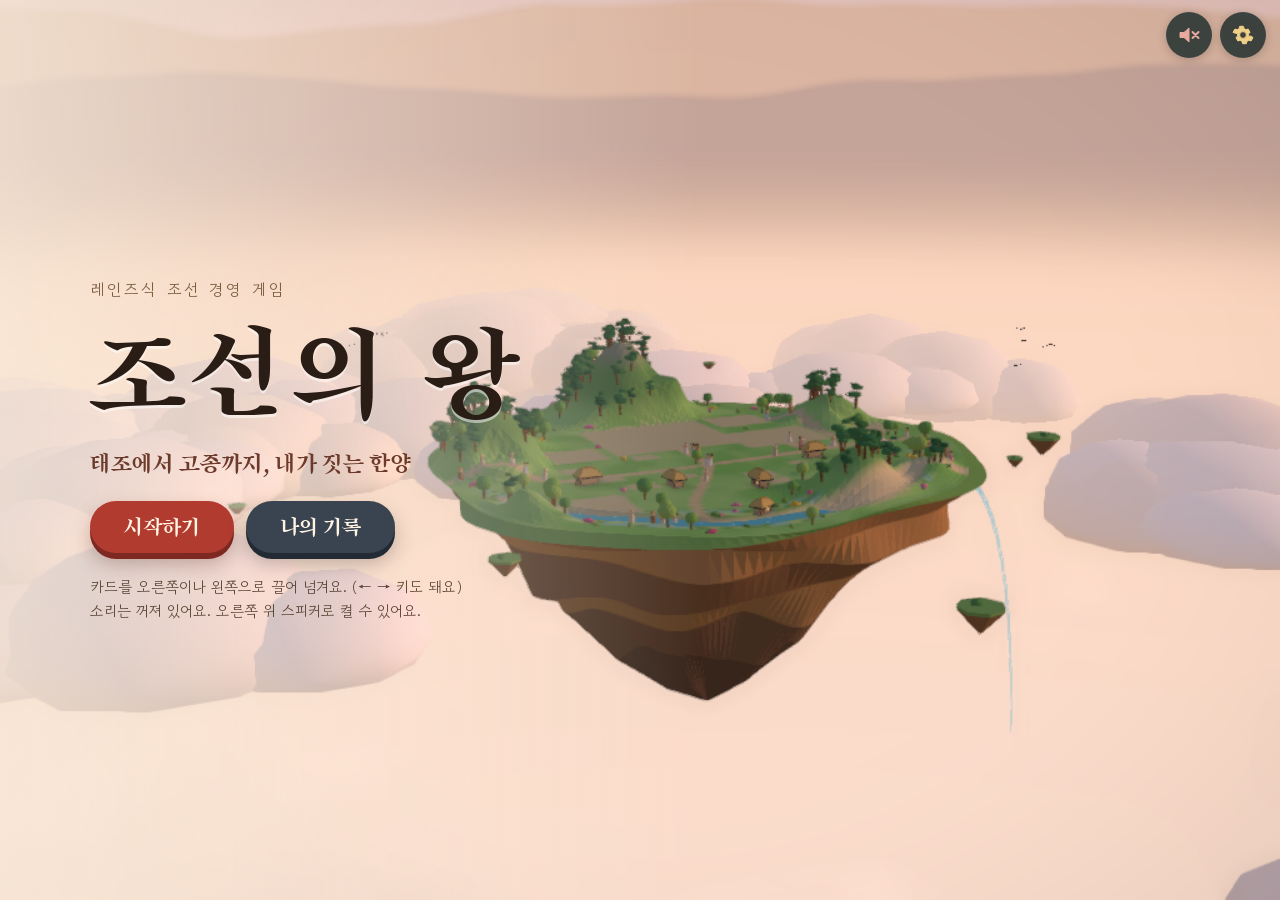
==== index.html @ 43070bec "배포 ?v=39: 고종 「문을 끝내 닫은 조선」 마지막 장면(공방의 첫 기계·포대의 봉화) Co-Authored-By: Claude Opus 5.5 <noreply@anthropi" ====
<!doctype html>
<html lang="ko">
<head>
<meta charset="utf-8">
<meta name="viewport" content="width=device-width, initial-scale=1, viewport-fit=cover">
<title>조선의 왕</title>
<!-- 배포할 때마다 ?v= 숫자를 올린다(캐시) -->
<link rel="stylesheet" href="engine/engine.css?v=39">
</head>
<body>
<div id="app">
  <canvas id="gl"></canvas>
  <div id="labels"></div>
  <div id="skyText" aria-hidden="true"></div>
  <div id="zoneAlert" role="status"></div>
  <!-- 돌발 이벤트(10-13): 터지는 순간의 큰 글씨 · 사관의 한 줄 · 낡은 지도 -->
  <div id="evBanner" aria-live="polite"><div class="eb-kind"></div><div class="eb-name"></div></div>
  <div id="sagwanLine" aria-live="polite"><span class="sl-who">사관</span><span class="sl-text"></span></div>
  <div id="evMap" aria-hidden="true"><svg viewBox="0 0 200 140"><path d="M8 14 Q60 4 100 12 T192 10 L188 128 Q130 136 96 128 T12 132 Z" fill="#efe0bc" stroke="#9a7a4a" stroke-width="3"/><path d="M30 100 L60 60 L80 82 L110 40 L140 78 L160 64 L176 96" fill="none" stroke="#6b5a3a" stroke-width="3" stroke-linejoin="round"/><path d="M40 112 Q80 98 120 110 T180 104" fill="none" stroke="#5fa6b8" stroke-width="3"/><path d="M50 120 C70 90 100 90 104 58" fill="none" stroke="#a33" stroke-width="2.5" stroke-dasharray="5 5"/><path d="M96 34 l16 16 M112 34 l-16 16" stroke="#c0392b" stroke-width="6" stroke-linecap="round"/></svg></div>

  <div id="hud">
    <div id="stage"><span class="seal" id="stageSeal"></span><span id="stageName"></span><span id="trueSeal" title="진엔딩: 실제 역사대로">實錄</span></div>
    <!-- 왕의 마음(10-13-2, 게임 속 일): 임금 메달 옆 붓에 먹이 차오른다. 기질이 붙으면 그 아래 -->
    <div id="kingMind" style="display:none"><div class="km-medal"><div class="km-mask"><img class="km-face" alt=""></div><span class="km-cap">왕의 마음</span></div><div class="km-brush" title="왕의 마음 (게임 속 일)"><div class="km-ink"></div><span class="km-tip"></span></div><div class="km-trait" style="display:none"><span class="kt-icon"></span><span class="kt-text"><span class="kt-name"></span><span class="kt-tip"></span></span></div></div>
    <!-- 왕별 장치(설계서 2장): 세종 발명 진행도 0~6 두루마리 눈금 -->
    <div id="devBar" style="display:none"><span id="devName"></span><span id="devTicks"></span><span id="devNum"></span><span id="devDelta"></span></div>
    <div class="topbtns">
      <button id="btnHome" class="ibtn" aria-label="첫 화면" title="첫 화면으로">
        <svg viewBox="0 0 24 24"><path d="M12 3.5L2.5 11.5h2.8V20h5v-5.2h3.4V20h5v-8.5h2.8z"/></svg>
      </button>
      <button id="btnSound" class="ibtn off" aria-label="소리 켜기" title="소리 켜기/끄기">
        <svg viewBox="0 0 24 24"><path d="M3 9.5h4l5-4.5v14l-5-4.5H3z"/><path class="wave" d="M15.5 8.5a5 5 0 0 1 0 7M18 6a8.5 8.5 0 0 1 0 12" fill="none" stroke-width="2" stroke-linecap="round"/><path class="cross" d="M15.5 9l6 6M21.5 9l-6 6" fill="none" stroke-width="2" stroke-linecap="round"/></svg>
      </button>
      <button id="btnSet" class="ibtn" aria-label="설정" title="설정">
        <svg viewBox="0 0 24 24"><path d="M12 8.6a3.4 3.4 0 1 0 0 6.8 3.4 3.4 0 0 0 0-6.8zm8.2 4.6l1.8 1.4-2 3.4-2.2-.8a7.6 7.6 0 0 1-2 1.2l-.4 2.3h-3.9l-.4-2.3a7.6 7.6 0 0 1-2-1.2l-2.2.8-2-3.4 1.8-1.4a7.7 7.7 0 0 1 0-2.4L2 9.4l2-3.4 2.2.8a7.6 7.6 0 0 1 2-1.2L8.6 3.3h3.9l.4 2.3a7.6 7.6 0 0 1 2 1.2l2.2-.8 2 3.4-1.8 1.4a7.7 7.7 0 0 1 0 2.4z"/></svg>
      </button>
    </div>
  </div>

  <section id="panel">
    <div id="gauges"></div>
    <div id="deck">
      <div class="card-back"></div>
      <div id="card">
        <div class="choice left" id="chL"></div>
        <div class="choice right" id="chR"></div>
        <div id="outside">교과서 밖</div>
        <div id="gameTag">게임 속 일</div>
        <div id="chainTag"></div>
        <div class="por-wrap"><img id="portrait" alt="" draggable="false"></div>
        <div class="who-line"><span id="who"></span><span id="whoTitle"></span></div>
        <div id="runBox"><span class="run-label" id="runLabel">이번 생에서</span><span id="runText"></span></div>
        <div id="stamp" aria-hidden="true">그래도<br>역사는<br>흘렀다</div>
        <div id="realLabel">📜 실제 역사</div>
        <div id="crisisName"></div>
        <p id="text"></p>
        <p id="similar"></p>
        <div id="turn"></div>
        <div id="hand" aria-hidden="true"><svg viewBox="0 0 48 48"><path d="M19 22V8.5a3 3 0 0 1 6 0V20l.4-.1a3 3 0 0 1 3.6 2.2l.2.1a3 3 0 0 1 4 2.3 3 3 0 0 1 4.6 2.4V33c0 6.6-4.6 11-11 11h-2c-4 0-6.7-1.8-8.8-5.3l-5.6-9.4a2.8 2.8 0 0 1 4.6-3.2L19 30z"/></svg><span>끌어서 넘겨요</span></div>
      </div>
    </div>
    <div id="hint"><span id="hintL"></span><span id="hintR"></span></div>
    <div id="chance"><span id="chanceL"></span><span id="chanceR"></span></div>
    <div id="altFan" aria-live="polite"></div>
    <button id="altBtn" type="button"><span class="ab-up">↑ 다른 길</span><span id="altLabel"></span><span id="altWhy"></span></button>
    <div id="grainMark" aria-hidden="true"></div>
    <div id="luck" aria-live="polite"><div class="coin"><span>運</span></div><div id="luckText"></div></div>
    <div id="boxReveal" aria-live="polite"><div class="br-box"></div><div class="br-res"></div><div class="br-word"></div></div>
    <div id="held" aria-live="polite"><div class="h-scroll"><div class="h-stamp">버팀</div><div id="heldName"></div><div id="heldLine"></div></div></div>
    <div id="result"></div>
  </section>

  <div id="title">
    <div class="t-box">
      <div class="t-small" id="tSmall"></div>
      <h1 id="tTitle">조선의 왕</h1>
      <div class="t-sub">태조에서 고종까지, 내가 짓는 한양</div>
      <div class="t-btns">
        <button id="btnContinue" class="big hide">이어 하기</button>
        <button id="btnNew" class="big">시작하기</button>
        <button id="btnRecords" class="big ghost">나의 기록</button>
      </div>
      <div class="t-note">카드를 오른쪽이나 왼쪽으로 끌어 넘겨요. (← → 키도 돼요)<br>소리는 꺼져 있어요. 오른쪽 위 스피커로 켤 수 있어요.</div>
    </div>
  </div>

  <div id="quiz" class="modal hide">
    <div class="m-box q-box">
      <div class="q-head"><span id="qNum"></span><span id="qOutside" class="tag-out">교과서 밖</span></div>
      <p id="qText"></p>
      <div id="qOpts"></div>
      <div id="qFeedback"></div>
      <button id="qNext" class="big hide">다음 질문</button>
    </div>
  </div>

  <div id="fall" class="modal bottom hide">
    <div class="m-box f-box">
      <img id="fallPortrait" alt="">
      <h2>실각</h2>
      <div id="fallCrisis"></div>
      <div id="fallName"></div>
      <p id="fallMsg"></p>
      <p id="fallReal"></p>
      <p id="fallHint"></p>
      <div class="btns"><button id="btnRetry">같은 왕 다시</button><button id="btnFallKings">다른 왕 고르기</button><button id="btnFallHome" class="ghost">첫 화면</button></div>
    </div>
  </div>

  <div id="intro" class="modal hide">
    <div class="m-box in-box">
      <div class="in-head"><span id="inSeal" class="in-seal"></span><div><div id="inKing"></div><h2 id="inTitle"></h2></div></div>
      <p id="inText"></p>
      <div id="inSrc"></div>
      <div id="inLevel"></div>
      <div id="inStart"></div>
      <button id="inGo">나라를 다스리러 간다 →</button>
    </div>
  </div>

  <div id="kingPick" class="modal hide">
    <div class="m-box kp-box"><h3>어느 왕으로 할까요?</h3><div id="kpList"></div><button data-close="kingPick" class="close">닫기</button></div>
  </div>

  <div id="diffPick" class="modal hide">
    <div class="m-box dp-box"><h3 id="dpHead">난이도를 골라요</h3><div id="dpList"></div><button data-close="diffPick" class="close">닫기</button></div>
  </div>

  <div id="warnFirst" class="modal hide" role="alertdialog">
    <div class="m-box wf-box"><div id="wfIcon"></div><p id="wfText"></p><p id="wfSub"></p><button id="wfOk">알겠어요</button></div>
  </div>

  <div id="compare" class="modal hide">
    <div class="m-box c-box">
      <div class="c-head"><span id="cmpKing"></span><h3>나의 역사 vs 실제 역사</h3></div>
      <div id="cmpTrue"><div class="ct-label">실제 역사와 같은 사건</div><div id="cmpTrueN"></div><div id="cmpTrueLeft"></div></div>
      <div class="c-cols"><div class="c-col-h">나의 실록</div><div class="c-col-h">실제 실록</div></div>
      <div id="cmpRows"></div>
      <div id="cmpSum"></div>
      <div id="cmpMerge"></div>
      <div class="btns"><button id="btnCmpNext">사관이 실제 역사를 묻습니다 →</button></div>
    </div>
  </div>

  <div id="ending" class="modal hide">
    <div class="m-box end-box">
      <div class="end-scrolls"><div class="es mine">나의 실록</div><div class="es real">실제 실록</div></div>
      <div class="end-seal">實錄</div>
      <div id="endKind"></div>
      <div id="endTitle"></div>
      <div id="endDiff"></div>
      <p id="endLine"></p>
      <div id="endCount"></div>
      <div id="endPreview" class="small">(미리 보기 — 특별 연출은 다섯 왕이 모두 들어온 뒤 채워요)</div>
      <div class="btns"><button data-close="ending">닫기</button></div>
    </div>
  </div>

  <div id="soon" class="modal bottom hide">
    <div class="m-box e-box">
      <div class="e-small" id="soonHead"></div>
      <h2>사관 기록</h2>
      <div id="soonQuiz"></div>
      <div id="soonTrue"></div>
      <div id="soonTitles" class="e-title"></div>
      <div id="soonVals"></div>
      <div id="soonBuilt"></div>
      <p id="soonNext"></p>
      <div class="btns"><button id="btnAgain">같은 왕 다시</button><button id="btnOtherKing">다른 왕 고르기</button><button id="btnSoonHome" class="ghost">첫 화면</button><button id="btnSoonRecords" class="ghost">나의 기록</button></div>
    </div>
  </div>

  <div id="records" class="modal hide">
    <div class="m-box r-box">
      <h3>나의 기록</h3>
      <div id="recSummary"></div>
      <h4>도감</h4><ul id="recCodex"></ul>
      <h4>칭호</h4><ul id="recTitles"></ul>
      <h4>실각 기록</h4><ul id="recFalls"></ul>
      <h4>위기 도감</h4><ul id="recCrisis" class="cx-crisis"></ul>
      <h4>돌발 사건 <small>(게임 속 일)</small></h4><ul id="recEvents" class="rec-events"></ul>
      <h4>버틴 위기</h4><ul id="recHeld" class="rec-held"></ul>
      <h4>갈림길</h4><ul id="recPaths" class="rec-paths"></ul>
      <h4>서가</h4><div id="recShelf" class="rec-shelf"></div>
      <h4>기록관 — 나의 역사 vs 실제 역사</h4><ul id="recArchive" class="rec-archive"></ul>
      <button data-close="records" class="close">닫기</button>
    </div>
  </div>

  <div id="settings" class="modal side hide">
    <div class="m-box s-box">
      <h3>설정</h3>
      <div class="row"><span>화질</span>
        <label><input type="radio" name="tier" value="auto">자동</label>
        <label><input type="radio" name="tier" value="high">높음</label>
        <label><input type="radio" name="tier" value="normal">보통</label>
        <label><input type="radio" name="tier" value="low">낮음</label>
      </div>
      <div class="row small" id="tierNow"></div>
      <div class="row"><label><input type="checkbox" id="optSound">효과음</label><label><input type="checkbox" id="optMusic">음악</label></div>
      <div class="row"><span>난이도</span><select id="optDiff"></select></div>
      <div class="row small" id="diffNote"></div>
      <div class="row"><label><input type="checkbox" id="optShort">짧은 생 (꼭 나올 카드만)</label></div>
      <h4>기록 코드</h4>
      <div class="row small">다른 기기에서 이어 하려면 코드를 복사해 두었다가 그 기기에서 붙여 넣으세요.</div>
      <textarea id="codeBox" rows="3" spellcheck="false" placeholder="여기에 기록 코드가 나와요 / 붙여 넣어요"></textarea>
      <div class="row"><button id="btnExport">코드 만들기</button><button id="btnCopy">복사</button><button id="btnImport">불러오기</button></div>
      <div class="row small" id="codeMsg"></div>
      <div class="row small warn" id="saveWarn" style="display:none">이 기기에서는 저장이 되지 않아요. 기록 코드를 써 주세요.</div>
      <div class="row"><button id="btnWipe" class="danger">이 기기의 기록 지우기</button><button data-close="settings">닫기</button></div>
    </div>
  </div>

  <div id="debug" class="hide"></div>
  <div id="lost" class="hide"><p>그래픽을 다시 불러오는 중…</p></div>
  <div id="loading"><p>섬을 띄우는 중…</p></div>
</div>
<script src="engine/lib/three.min.js?v=39"></script>
<script src="engine/toy.js?v=39"></script>
<script src="engine/props.js?v=39"></script>
<script src="eras/joseon/map.js?v=39"></script>
<script src="eras/joseon/models.js?v=39"></script>
<script src="eras/joseon/models-taejo.js?v=39"></script>
<script src="eras/joseon/models-sejong.js?v=39"></script>
<script src="eras/joseon/models-seonjo.js?v=39"></script>
<script src="eras/joseon/models-yeongjo.js?v=39"></script>
<script src="eras/joseon/models-gojong.js?v=39"></script>
<script src="eras/joseon/era.js?v=39"></script>
<!-- 데이터: 공통 + 왕별 (왕이 늘면 그 왕 폴더의 두 줄을 더한다) -->
<script src="eras/joseon/data/common/roles.js?v=39"></script>
<script src="eras/joseon/data/common/records.js?v=39"></script>
<script src="eras/joseon/data/common/stages.js?v=39"></script>
<script src="eras/joseon/data/common/daily.js?v=39"></script>
<script src="eras/joseon/data/taejo/cards.js?v=39"></script>
<script src="eras/joseon/data/taejo/quizzes.js?v=39"></script>
<script src="eras/joseon/data/taejo/more.js?v=39"></script>
<script src="eras/joseon/data/taejo/quizzes-more.js?v=39"></script>
<script src="eras/joseon/data/taejo/events.js?v=39"></script>
<script src="eras/joseon/data/taejo/routes.js?v=39"></script>
<script src="eras/joseon/data/taejo/v2.js?v=39"></script>
<script src="eras/joseon/data/sejong/cards.js?v=39"></script>
<script src="eras/joseon/data/sejong/quizzes.js?v=39"></script>
<script src="eras/joseon/data/sejong/v2.js?v=39"></script>
<script src="eras/joseon/data/sejong/more.js?v=39"></script>
<script src="eras/joseon/data/sejong/quizzes-more.js?v=39"></script>
<script src="eras/joseon/data/sejong/events.js?v=39"></script>
<script src="eras/joseon/data/sejong/routes.js?v=39"></script>
<script src="eras/joseon/data/seonjo/cards.js?v=39"></script>
<script src="eras/joseon/data/seonjo/quizzes.js?v=39"></script>
<script src="eras/joseon/data/seonjo/events.js?v=39"></script>
<script src="eras/joseon/data/seonjo/v2.js?v=39"></script>
<script src="eras/joseon/data/seonjo/more.js?v=39"></script>
<script src="eras/joseon/data/seonjo/quizzes-more.js?v=39"></script>
<script src="eras/joseon/data/seonjo/routes.js?v=39"></script>
<script src="eras/joseon/data/yeongjo/cards.js?v=39"></script>
<script src="eras/joseon/data/yeongjo/quizzes.js?v=39"></script>
<script src="eras/joseon/data/yeongjo/events.js?v=39"></script>
<script src="eras/joseon/data/yeongjo/more.js?v=39"></script>
<script src="eras/joseon/data/yeongjo/quizzes-more.js?v=39"></script>
<script src="eras/joseon/data/yeongjo/routes.js?v=39"></script>
<script src="eras/joseon/data/gojong/cards.js?v=39"></script>
<script src="eras/joseon/data/gojong/quizzes.js?v=39"></script>
<script src="eras/joseon/data/gojong/events.js?v=39"></script>
<script src="eras/joseon/data/gojong/more.js?v=39"></script>
<script src="eras/joseon/data/gojong/quizzes-more.js?v=39"></script>
<script src="eras/joseon/data/gojong/routes.js?v=39"></script>
<script src="engine/terms.js?v=39"></script>
<script src="engine/save.js?v=39"></script>
<script src="engine/world.js?v=39"></script>
<script src="engine/audio.js?v=39"></script>
<script src="engine/cards.js?v=39"></script>
<script src="engine/quiz.js?v=39"></script>
<script src="engine/cond.js?v=39"></script>
<script src="engine/crisis.js?v=39"></script>
<script src="engine/events.js?v=39"></script>
<script src="engine/evfx.js?v=39"></script>
<script src="engine/game.js?v=39"></script>
<script src="engine/ui.js?v=39"></script>
<script src="engine/main.js?v=39"></script>
</body>
</html>
---- engine/engine.css ----
@font-face { font-family: 'JKTitle'; src: url('fonts/SongMyung-sub.woff2') format('woff2'); font-display: swap; }
@font-face { font-family: 'JKBody'; src: url('fonts/GowunDodum-sub.woff2') format('woff2'); font-display: swap; }

:root {
  --ink: #2a211b;
  --paper: #f5ecd6;
  --paper2: #eadcbc;
  --lacquer: #23302f;
  --lacquer2: #2f4341;
  --gold: #f0cf86;
  --red: #b23b30;
  --green: #2f7f6f;
  --blue: #2f5f8c;
  --panel-w: clamp(300px, 30vw, 400px);
}
* { box-sizing: border-box; }
html, body { margin: 0; height: 100%; overflow: hidden; background: #f2ddca; color: var(--ink);
  font-family: 'JKBody', 'Malgun Gothic', 'Apple SD Gothic Neo', sans-serif; -webkit-tap-highlight-color: transparent; user-select: none; }
#app { position: fixed; inset: 0; }
#gl { position: absolute; inset: 0; width: 100%; height: 100%; display: block; touch-action: none; }
.hide { display: none !important; }
button { font-family: inherit; }

/* 흔들림 */
body.shake #app { animation: shake .42s cubic-bezier(.36,.07,.19,.97); }
@keyframes shake { 10%,90% { transform: translate(-1px, 1px); } 20%,80% { transform: translate(3px, -1px); } 30%,50%,70% { transform: translate(-4px, 2px); } 40%,60% { transform: translate(4px, -2px); } }

/* 위쪽 띠 */
#hud { position: absolute; top: 0; left: 0; right: 0; display: flex; justify-content: space-between; align-items: flex-start; padding: 12px 14px; pointer-events: none; z-index: 20; }
#stage { display: flex; align-items: center; gap: 10px; font-family: 'JKTitle', serif; font-size: 20px; color: #2a211b; background: rgba(245,236,214,.82); padding: 6px 14px 6px 6px; border-radius: 999px; box-shadow: 0 2px 10px rgba(60,40,20,.15); opacity: 0; transition: opacity .8s; }
body.playing #stage { opacity: 1; }
.seal { display: inline-grid; place-items: center; width: 34px; height: 34px; border-radius: 8px; background: var(--red); color: #fbe9d0; font-size: 14px; font-family: 'JKTitle', serif; letter-spacing: -1px; }
.topbtns { display: flex; gap: 8px; pointer-events: auto; }
.ibtn { width: 46px; height: 46px; border-radius: 50%; border: 0; background: rgba(35,48,47,.86); color: var(--gold); display: grid; place-items: center; cursor: pointer; box-shadow: 0 2px 10px rgba(0,0,0,.2); }
.ibtn svg { width: 24px; height: 24px; fill: currentColor; stroke: currentColor; }
.ibtn .cross { display: none; }
.ibtn.off .wave { display: none; }
.ibtn.off .cross { display: inline; }
.ibtn.off { color: #e9a99f; }

/* 카드 자리 */
#panel { position: absolute; top: 0; bottom: 0; right: 0; width: var(--panel-w); margin-right: 18px; display: flex; flex-direction: column; justify-content: center; gap: 14px; z-index: 10; pointer-events: none; opacity: 0; transform: translateX(30px); transition: opacity .7s, transform .7s; }
body.playing #panel { opacity: 1; transform: none; }
body.over #panel { opacity: 0 !important; pointer-events: none; }
#gauges { display: flex; justify-content: space-around; background: linear-gradient(var(--lacquer2), var(--lacquer)); border-radius: 16px; padding: 10px 6px 8px; box-shadow: 0 6px 18px rgba(30,30,30,.25), inset 0 0 0 2px rgba(240,207,134,.25); position: relative; }
#gauges::before { content: ''; position: absolute; left: 10px; right: 10px; top: 0; height: 5px; border-radius: 0 0 4px 4px; background: repeating-linear-gradient(90deg, var(--red) 0 14px, var(--gold) 14px 20px, var(--green) 20px 34px, var(--blue) 34px 40px); opacity: .9; }
.gauge { display: flex; flex-direction: column; align-items: center; width: 64px; position: relative; }
.g-icon { position: relative; width: 40px; height: 40px; }
.g-icon svg { position: absolute; inset: 0; width: 40px; height: 40px; }
.g-bg { fill: rgba(240,207,134,.22); }
.g-fill { fill: var(--gold); }
.g-fillwrap { position: absolute; inset: 0; transition: clip-path .8s cubic-bezier(.3,1.4,.5,1); }
.g-name { font-size: 13px; color: #e8dcc0; margin-top: 2px; }
.g-dot { width: 8px; height: 8px; border-radius: 50%; background: #fff3d0; margin-top: 4px; transform: scale(0); transition: transform .2s; box-shadow: 0 0 8px #ffe7a0; }
.gauge.pv .g-dot { transform: scale(.7); }
.gauge.pv-big .g-dot { transform: scale(1.35); }
.gauge.pv .g-icon { filter: drop-shadow(0 0 6px #ffe7a0); }
.gauge.up .g-icon { animation: gup .8s; }
.gauge.down .g-icon { animation: gdown .8s; }
@keyframes gup { 30% { transform: scale(1.18); filter: drop-shadow(0 0 8px #b8f0a0); } }
@keyframes gdown { 30% { transform: scale(.88) rotate(-6deg); filter: drop-shadow(0 0 8px #ff8f80); } }

#deck { position: relative; aspect-ratio: 0.8; width: 100%; max-height: 66vh; margin: 0 auto; perspective: 900px; pointer-events: auto; }
.card-back { position: absolute; inset: 8px 4px -10px 4px; border-radius: 18px; background-color: #e3cfa6; box-shadow: 0 10px 24px rgba(30,30,30,.22), inset 0 0 0 2px #f4e6c8, inset 0 0 0 8px #d8c194; opacity: 0; transition: opacity .4s;
  background-image: radial-gradient(circle at 50% 46%, rgba(178,59,48,.9) 0 26px, transparent 27px), radial-gradient(circle at 50% 46%, transparent 0 34px, rgba(178,59,48,.35) 35px 37px, transparent 38px), repeating-linear-gradient(45deg, rgba(120,80,30,.06) 0 6px, transparent 6px 12px); }
#deck.show .card-back { opacity: 1; }
#card { position: absolute; inset: 0; border-radius: 18px; padding: 14px 16px 16px; cursor: grab; touch-action: none; display: flex; flex-direction: column; opacity: 0;
  background-color: var(--paper);
  background-image: url("data:image/svg+xml,%3Csvg xmlns='http://www.w3.org/2000/svg' width='160' height='160'%3E%3Cfilter id='n'%3E%3CfeTurbulence type='fractalNoise' baseFrequency='.9' numOctaves='3' stitchTiles='stitch'/%3E%3CfeColorMatrix values='0 0 0 0 .45 0 0 0 0 .35 0 0 0 0 .2 0 0 0 .09 0'/%3E%3C/filter%3E%3Crect width='160' height='160' filter='url(%23n)'/%3E%3C/svg%3E");
  box-shadow: 0 14px 30px rgba(40,25,10,.28), inset 0 0 0 2px #fff7e6, inset 0 0 0 7px var(--paper2); }
#card:active { cursor: grabbing; }
.por-wrap { position: relative; flex: 1 1 0; min-height: 0; display: flex; justify-content: center; }
#portrait { height: 100%; width: auto; aspect-ratio: 1; max-width: 100%; object-fit: cover; border-radius: 50% 50% 14px 14px / 46% 46% 14px 14px; box-shadow: inset 0 0 0 3px rgba(255,255,255,.4), 0 4px 0 rgba(90,60,30,.15); pointer-events: none; }
.who-line { display: flex; align-items: baseline; justify-content: center; gap: 8px; margin-top: 8px; }
#who { font-family: 'JKTitle', serif; font-size: 25px; }
#whoTitle { font-size: 13px; color: #fff; background: var(--green); padding: 1px 8px; border-radius: 999px; }
#text { margin: 6px 2px 0; font-size: clamp(16px, 1.45vw, 19px); line-height: 1.5; text-align: center; word-break: keep-all; min-height: 4.5em; }
#turn { position: absolute; top: 14px; right: 18px; font-size: 12px; color: #8a6b4a; }
.choice { position: absolute; top: 18px; z-index: 2; max-width: 60%; padding: 6px 12px; border-radius: 10px; font-family: 'JKTitle', serif; font-size: 19px; opacity: 0; pointer-events: none; box-shadow: 0 3px 10px rgba(0,0,0,.2); }
.choice.left { left: 14px; background: #3a4450; color: #f3ead6; transform: rotate(-6deg); }
.choice.right { right: 14px; background: var(--red); color: #fff3e2; transform: rotate(6deg); }
#hint { display: flex; justify-content: space-between; font-size: 13px; color: #5a4636; padding: 0 10px; opacity: .8; }
#result { position: absolute; left: 0; right: 0; bottom: 18px; margin: 0 auto; width: max-content; max-width: 100%; text-align: center; padding: 10px 16px; border-radius: 12px; background: rgba(35,48,47,.9); color: #f6ead0; font-size: 16px; opacity: 0; transform: translateY(10px); transition: opacity .3s, transform .3s; word-break: keep-all; }
#result.show { opacity: 1; transform: none; }

/* 건물 이름표 */
#labels { position: absolute; inset: 0; pointer-events: none; z-index: 5; overflow: hidden; }
.b-label { position: absolute; left: 0; top: 0; font-family: 'JKTitle', serif; font-size: 20px; color: #2a211b; background: #fbf3df; padding: 4px 12px; border-radius: 10px; white-space: nowrap; box-shadow: 0 4px 12px rgba(60,40,20,.25); border-bottom: 3px solid var(--red); }
.b-label::after { content: ''; position: absolute; left: 50%; bottom: -9px; margin-left: -6px; border: 6px solid transparent; border-top-color: var(--red); }

/* 제목 화면 */
#title { position: absolute; inset: 0; z-index: 30; display: flex; align-items: center; padding-left: 7vw; background: linear-gradient(90deg, rgba(250,236,220,.75), rgba(250,236,220,0) 55%); transition: opacity .8s; }
.t-box { max-width: 520px; }
.t-small { font-size: 16px; color: #7b5b3e; letter-spacing: .2em; }
#title h1 { font-family: 'JKTitle', serif; font-weight: normal; font-size: clamp(56px, 9vw, 110px); margin: 6px 0 4px; color: #2a1d16; text-shadow: 0 3px 0 rgba(255,255,255,.5); letter-spacing: .04em; }
.t-sub { font-family: 'JKTitle', serif; font-size: 24px; color: #6b3a2a; }
button.big, .btns button { margin-top: 26px; font-size: 22px; font-family: 'JKTitle', serif; padding: 12px 34px; border: 0; border-radius: 999px; background: var(--red); color: #fff4e4; cursor: pointer; box-shadow: 0 6px 0 #7d2820, 0 10px 20px rgba(80,30,20,.3); }
button.big:active, .btns button:active { transform: translateY(3px); box-shadow: 0 3px 0 #7d2820; }
.t-note { margin-top: 22px; font-size: 15px; color: #5a4636; line-height: 1.6; }

/* 끝 화면 (시제품에서 이어받음) */
.e-box, .f-box { pointer-events: auto; text-align: center; background: rgba(250,242,226,.92); border-radius: 22px; padding: 18px 34px 22px; box-shadow: 0 12px 30px rgba(40,25,10,.3); animation: rise .6s cubic-bezier(.2,1.3,.4,1); }
@keyframes rise { from { transform: translateY(40px); opacity: 0; } }
.e-small { font-size: 15px; color: #7b5b3e; }
.e-box h2, .f-box h2 { font-family: 'JKTitle', serif; font-weight: normal; font-size: 44px; margin: 2px 0; }
.e-title { font-family: 'JKTitle', serif; font-size: 22px; color: var(--red); }
#endSummary { font-size: 14px; color: #6a5440; margin-top: 6px; }
.btns { display: flex; gap: 12px; justify-content: center; }
.btns button { margin-top: 16px; font-size: 19px; padding: 10px 26px; }
.btns button.ghost { background: #3a4450; box-shadow: 0 6px 0 #222a33, 0 10px 20px rgba(0,0,0,.25); }
.f-box { background: rgba(244,238,226,.94); filter: grayscale(1); }
.f-box img { width: 96px; height: 96px; border-radius: 50%; filter: grayscale(1) contrast(1.1); }
.f-box h2 { font-size: 54px; color: #1d1b1b; }
#fallMsg { font-size: 19px; margin: 4px 0 0; }

/* 설정 */

#debug { position: absolute; left: 12px; top: 64px; z-index: 50; background: rgba(0,0,0,.72); color: #b7f7c4; font: 12px/1.45 Consolas, monospace; padding: 8px 10px; border-radius: 8px; max-width: 360px; }
#debug pre { margin: 0; white-space: pre-wrap; font: inherit; }
.dbg-btns { display: flex; gap: 6px; margin-top: 6px; flex-wrap: wrap; }
.dbg-btns button { font: 12px sans-serif; padding: 3px 8px; border-radius: 6px; border: 0; cursor: pointer; }
#lost, #loading { position: absolute; inset: 0; z-index: 60; display: grid; place-items: center; background: #f2ddca; font-family: 'JKTitle', serif; font-size: 24px; color: #5a4636; text-align: center; transition: opacity .6s; }


/* 세로 화면: 카드가 아래로 */
body.portrait #panel { top: auto; left: 0; right: 0; width: auto; margin: 0 auto; max-width: 480px; height: 50vh; padding: 0 14px 34px; gap: 8px; justify-content: flex-end; transform: translateY(30px); }
body.portrait.playing #panel { transform: none; }
body.portrait #deck { aspect-ratio: auto; flex: 1 1 0; min-height: 0; max-height: none; width: 100%; }
body.portrait #text { min-height: 0; font-size: 16px; }
body.portrait #who { font-size: 21px; }
body.portrait #title { align-items: flex-start; padding: 16vh 24px 0; background: linear-gradient(180deg, rgba(250,236,220,.8), rgba(250,236,220,0) 60%); }
body.portrait #stage { font-size: 16px; }
@media (max-height: 700px) { #text { font-size: 16px; min-height: 3.5em; } #who { font-size: 22px; } .g-icon, .g-icon svg { width: 34px; height: 34px; } }

/* ===== 본편(P0) 추가 ===== */
#title.gone { opacity: 0; pointer-events: none; }
#loading.gone { opacity: 0; pointer-events: none; }
.t-btns { display: flex; flex-wrap: wrap; gap: 12px; margin-top: 22px; }
.t-btns button.big { margin-top: 0; }
button.big.ghost, .btns button.ghost { background: #3a4450; box-shadow: 0 6px 0 #222a33, 0 10px 20px rgba(0,0,0,.25); }
#btnContinue { background: var(--green); box-shadow: 0 6px 0 #1d5248, 0 10px 20px rgba(20,60,50,.3); }
.hide { display: none !important; }

/* 모달 공통 */
.modal { position: absolute; inset: 0; z-index: 40; display: flex; align-items: center; justify-content: center; padding: 16px; background: rgba(40,30,20,.18); }
.modal.bottom { align-items: flex-end; padding-bottom: 6vh; background: none; pointer-events: none; }
.modal.side { align-items: flex-start; justify-content: flex-end; padding: 70px 14px 14px; background: none; pointer-events: none; }
.m-box { pointer-events: auto; background: #fbf4e4; border-radius: 20px; box-shadow: 0 12px 30px rgba(40,25,10,.3); padding: 18px 24px 20px; max-height: calc(100vh - 32px); overflow: auto; animation: rise .5s cubic-bezier(.2,1.3,.4,1); }
.m-box h3 { margin: 0 0 8px; font-family: 'JKTitle', serif; font-weight: normal; font-size: 24px; }
.m-box h4 { margin: 14px 0 4px; font-family: 'JKTitle', serif; font-weight: normal; font-size: 18px; color: #6b3a2a; }
.m-box button { font-family: inherit; }

/* 설정 */
.s-box { width: min(380px, 100%); font-size: 16px; }
.s-box .row { display: flex; gap: 10px; align-items: center; flex-wrap: wrap; margin: 8px 0; }
.s-box .row.small { font-size: 13px; color: #7b6650; }
.s-box .row.warn { color: var(--red); }
.s-box label { display: inline-flex; gap: 4px; align-items: center; cursor: pointer; }
.s-box button { padding: 6px 16px; border-radius: 999px; border: 0; background: var(--lacquer); color: var(--gold); font-size: 15px; cursor: pointer; }
.s-box button.danger { background: #8d2f2a; color: #fff1e2; }
#codeBox { width: 100%; font: 12px/1.4 Consolas, monospace; border-radius: 10px; border: 1px solid #d8c7a4; padding: 8px; background: #fffaf0; resize: vertical; word-break: break-all; }

/* 나의 기록 */
.r-box { width: min(560px, 100%); font-size: 15px; }
#recSummary { font-size: 14px; color: #6a5440; }
.r-box ul { list-style: none; padding: 0; margin: 0; display: grid; gap: 4px; }
.r-box li { padding: 6px 10px; border-radius: 8px; background: #f3e8cf; }
.r-box li.off { color: #a9977a; background: #efe6d3; }
.r-box .close { margin-top: 14px; padding: 8px 22px; border-radius: 999px; border: 0; background: var(--lacquer); color: var(--gold); font-size: 16px; cursor: pointer; }

/* 사관 퀴즈 */
.q-box { width: min(520px, 100%); text-align: center; background-color: #f6ecd4; }
.q-head { display: flex; justify-content: center; gap: 8px; align-items: center; font-size: 14px; color: #7b5b3e; }
#qText { font-family: 'JKTitle', serif; font-size: clamp(20px, 2.2vw, 26px); line-height: 1.45; margin: 10px 0 16px; word-break: keep-all; }
#qOpts { display: grid; gap: 10px; }
.q-opt { position: relative; font-size: 18px; padding: 12px 16px; border-radius: 14px; border: 2px solid #d9c49b; background: #fffaf0; color: var(--ink); cursor: pointer; word-break: keep-all; }
.q-opt:hover:not(:disabled) { border-color: var(--red); }
.q-opt:disabled { cursor: default; }
.q-opt.right { border-color: var(--green); background: #e7f3e9; }
.q-opt.wrong { border-color: var(--red); background: #f9e3df; text-decoration: line-through; }
/* 맞히면 붓 동그라미 */
.q-opt.circle::after { content: ''; position: absolute; left: -10px; right: -10px; top: -9px; bottom: -9px; border: 4px solid rgba(178,59,48,.85); border-radius: 50% 46% 52% 48% / 60% 50% 54% 44%; transform: rotate(-3deg); animation: brush .5s ease-out; pointer-events: none; }
@keyframes brush { from { clip-path: inset(0 100% 0 0); } to { clip-path: inset(0 0 0 0); } }
#qFeedback { min-height: 1.6em; margin-top: 12px; font-size: 17px; }
#qFeedback.ok { color: var(--green); font-family: 'JKTitle', serif; font-size: 22px; }
#qFeedback.no { color: #8d2f2a; }
#qNext { margin-top: 12px; }
.tag-out, #outside { font-size: 12px; color: #fff; background: #6b5aa0; padding: 1px 8px; border-radius: 999px; }
#outside { position: absolute; top: 14px; left: 18px; z-index: 1; }

/* 실각·사관 기록 끝 */
.f-box, .e-box { text-align: center; }
#fallName { font-family: 'JKTitle', serif; font-size: 22px; color: #333; }
#fallReal { font-size: 15px; color: #555; margin: 4px 0 0; }
#soonQuiz, #soonVals { font-size: 15px; color: #6a5440; margin-top: 4px; }
#soonNext { font-size: 17px; margin: 10px 0 0; }

/* 사관 두루마리 카드 */
#card.scroll { background-color: #efe3c4; box-shadow: 0 14px 30px rgba(40,25,10,.28), inset 0 0 0 2px #fff7e6, inset 0 14px 0 #c9a96c, inset 0 -14px 0 #c9a96c; }
#card.scroll #text { font-family: 'JKTitle', serif; font-size: clamp(17px, 1.5vw, 20px); }

/* 손 모양 안내 */
#hand { position: absolute; left: 50%; bottom: 42%; width: 64px; margin-left: -32px; opacity: 0; pointer-events: none; transition: opacity .3s; text-align: center; z-index: 3; }
#hand svg { width: 52px; height: 52px; fill: #fff; stroke: #2a211b; stroke-width: 1.6; filter: drop-shadow(0 3px 4px rgba(0,0,0,.3)); }
#hand span { display: block; font-size: 12px; color: #fff; background: rgba(35,48,47,.85); border-radius: 999px; padding: 2px 6px; white-space: nowrap; margin-left: -20px; margin-right: -20px; }
#hand.show { opacity: 1; animation: handSwipe 2.2s ease-in-out infinite; }
@keyframes handSwipe { 0%, 100% { transform: translateX(-40px) rotate(-8deg); } 50% { transform: translateX(40px) rotate(8deg); } }
#hint span { max-width: 48%; overflow: hidden; text-overflow: ellipsis; white-space: nowrap; }
#btnHome { display: none; }
body.playing #btnHome { display: grid; }
#hint { transition: opacity .3s; }
#deck:not(.show) ~ #hint { opacity: 0; }
#records { z-index: 45; }
#settings { z-index: 50; }
#title.gone { visibility: hidden; transition: opacity .8s, visibility 0s .8s; }
#loading.gone { visibility: hidden; transition: opacity .6s, visibility 0s .6s; }

/* ===== 태조 데이터(설계서 v2) ===== */
/* 두루마리: 「이번 판에서」 + 📜 「실제 역사」 */
#runBox { margin: 6px 2px 0; padding: 8px 10px; border-radius: 10px; background: rgba(255,250,236,.75); border: 1px dashed #c9a96c; font-size: clamp(14px, 1.2vw, 16px); line-height: 1.5; word-break: keep-all; text-align: left; }
.run-label { display: block; font-size: 12px; color: #8a6b4a; margin-bottom: 2px; }
#realLabel { margin: 8px 0 0; font-size: 13px; color: #6b3a2a; text-align: center; }
#card.record .por-wrap { flex: 0 0 22%; }
#card.record #text { min-height: 0; font-size: clamp(15px, 1.3vw, 18px); }
#card.record .who-line { margin-top: 4px; }
#year { position: absolute; top: 14px; right: 64px; font-size: 12px; color: #8a6b4a; }
#card.scroll:not(.record) .por-wrap { flex: 1 1 0; }
/* 하늘에 먹으로 쓰는 글씨 */
#skyText { position: absolute; left: 0; right: 0; top: 9vh; text-align: center; z-index: 4; pointer-events: none; font-family: 'JKTitle', serif; font-size: clamp(64px, 11vw, 150px); color: rgba(30,26,30,.88); letter-spacing: .1em; opacity: 0; text-shadow: 0 0 18px rgba(255,255,255,.35); }
body:not(.portrait) #skyText { right: var(--panel-w); }
#skyText.show { animation: inkWrite 4.2s ease-out forwards; }
@keyframes inkWrite { 0% { opacity: 0; clip-path: inset(0 100% 0 0); filter: blur(6px); } 25% { opacity: 1; filter: blur(0); } 55% { clip-path: inset(0 0 0 0); } 80% { opacity: 1; } 100% { opacity: 0; clip-path: inset(0 0 0 0); } }
/* 성문 글자 빛 (仁·義·禮) */
.b-label.glyph { background: none; box-shadow: none; border: 0; font-size: 46px; color: #fff3c4; text-shadow: 0 0 12px #ffcf5a, 0 0 28px #ffb12e; }
.b-label.glyph::after { display: none; }

/* ===== 담임 피드백: 그래도 역사는 흘렀다 · 건물 모습 · 난이도 ===== */
#runBox.against { background: rgba(255,236,230,.85); border: 2px solid #b23b30; }
#runBox.against .run-label { color: #b23b30; font-weight: bold; }
#stamp { position: absolute; right: 20px; top: 13%; z-index: 4; width: 92px; height: 92px; border-radius: 12px; border: 4px solid rgba(178,59,48,.9); color: rgba(178,59,48,.95); font-family: 'JKTitle', serif; font-size: 17px; line-height: 1.15; display: grid; place-items: center; text-align: center; transform: rotate(-12deg) scale(0); opacity: 0; pointer-events: none; background: rgba(255,248,236,.55); }
#stamp.show { animation: stampIn .55s .25s cubic-bezier(.2,1.6,.4,1) forwards; }
@keyframes stampIn { 0% { transform: rotate(-12deg) scale(2.2); opacity: 0; } 100% { transform: rotate(-12deg) scale(1); opacity: 1; } }
body.beat #gauges { animation: beatShake .9s cubic-bezier(.36,.07,.19,.97); }
@keyframes beatShake { 10%,90% { transform: translate(-2px,0) rotate(-.5deg); } 20%,80% { transform: translate(5px,0) rotate(1deg); } 30%,50%,70% { transform: translate(-8px,2px) rotate(-1.5deg); } 40%,60% { transform: translate(8px,-2px) rotate(1.5deg); } }
.gauge.hit .g-icon { animation: ghit 1.1s; }
@keyframes ghit { 15% { transform: scale(1.35) rotate(-10deg); filter: drop-shadow(0 0 12px #ff5040); } 35% { transform: scale(.8) rotate(8deg); } 60% { transform: scale(1.1); } }
.gauge.warn .g-fill { animation: gwarn 1s infinite; }
@keyframes gwarn { 50% { fill: #ff7a66; } }
/* 미리보기 ▲▼ (새싹) */
.gauge.pv-arrow .g-dot { width: auto; height: auto; background: none; box-shadow: none; font-size: 12px; color: #fff3d0; line-height: 1; }
.gauge.pv-arrow.pv-mid .g-dot { font-size: 16px; }
.gauge.pv-arrow.pv-big .g-dot { font-size: 21px; }
.gauge.pv-arrow .g-dot { transform: none !important; }
/* 건물 모습 띠 */
.bst { display: inline-block; font-size: 12px; padding: 1px 7px; border-radius: 999px; background: #e7f1e4; color: #2f5f3a; margin: 2px 2px 0 0; }
.bst.forced { background: #eee0dc; color: #7d2820; font-family: 'JKTitle', serif; }
.bst.late { background: #efe7d2; color: #6b4a1e; font-family: 'JKTitle', serif; }
#soonBuilt { margin-top: 6px; max-width: 520px; }
#fallHint { font-size: 15px; color: #2f5f3a; background: #eef5ea; border-radius: 10px; padding: 6px 10px; margin: 8px 0 0; }
#optDiff { font-family: inherit; font-size: 15px; padding: 4px 6px; border-radius: 8px; }
#runText { white-space: pre-line; }

/* ===== 게이지 위기 ===== */
.gauge.zone-warn .g-icon { animation: zWarn 1.6s ease-in-out infinite; }
.gauge.zone-warn .g-fill { fill: #ffb08a; }
.gauge.zone-danger .g-icon { animation: zDanger .55s ease-in-out infinite; }
.gauge.zone-danger .g-fill { fill: #ff6a55; }
.gauge.zone-danger .g-name { color: #ffb3a6; }
.gauge.zone-warn .g-name::after, .gauge.zone-danger .g-name::after { content: ' ▼'; font-size: 10px; }
.gauge.zone-high.zone-warn .g-name::after, .gauge.zone-high.zone-danger .g-name::after { content: ' ▲'; }
@keyframes zWarn { 0%,100% { transform: rotate(0); filter: drop-shadow(0 0 3px rgba(255,120,90,.5)); } 25% { transform: rotate(-4deg); } 75% { transform: rotate(4deg); } 50% { filter: drop-shadow(0 0 9px rgba(255,120,90,.9)); } }
@keyframes zDanger { 0%,100% { transform: scale(1) rotate(0); filter: drop-shadow(0 0 6px #ff4a35); } 30% { transform: scale(1.14) rotate(-6deg); } 60% { transform: scale(.95) rotate(6deg); filter: drop-shadow(0 0 16px #ff4a35); } }
#zoneAlert { position: absolute; left: 50%; top: 70px; transform: translate(-50%, -20px); z-index: 25; display: flex; align-items: center; gap: 10px; padding: 9px 18px 9px 12px; border-radius: 999px; background: rgba(60,28,22,.9); color: #ffe7d6; font-size: 17px; opacity: 0; pointer-events: none; transition: opacity .3s, transform .3s; box-shadow: 0 6px 18px rgba(0,0,0,.3); max-width: 90vw; }
body:not(.portrait) #zoneAlert { left: calc((100% - var(--panel-w)) / 2); }
#zoneAlert svg { width: 26px; height: 26px; fill: #ff9d85; flex: none; }
#zoneAlert.show { opacity: 1; transform: translate(-50%, 0); }
#zoneAlert.danger { background: rgba(140,30,22,.94); font-family: 'JKTitle', serif; font-size: 19px; animation: alertPulse .6s ease-in-out 3; }
@keyframes alertPulse { 50% { box-shadow: 0 0 0 6px rgba(255,90,70,.35); } }
/* 위기 카드 */
#card.crisis { box-shadow: 0 14px 30px rgba(40,25,10,.28), inset 0 0 0 3px #e8a24a, inset 0 0 0 8px var(--paper2); }
#card.crisis-event { box-shadow: 0 14px 30px rgba(80,10,10,.35), inset 0 0 0 3px #b23b30, inset 0 0 0 8px #f1d5cc; }
#card.crisis #whoTitle { background: #b5632a; }
#card.crisis-event #whoTitle { background: #b23b30; }
/* 10-8-4: 벼랑(빠르게)·끝(금이 감)·후속 예약(먹구름)·위기 중 흔들림·버텼다(후—) */
.gauge { position: relative; }
.gauge .g-icon { position: relative; }
.gauge.zone-cliff .g-icon { animation-duration: .32s; }
.gauge.zone-end .g-icon::after { content: ''; position: absolute; inset: 8% 18%; pointer-events: none; background: linear-gradient(118deg, transparent 46%, #2a1612 47%, #2a1612 50%, transparent 51%), linear-gradient(64deg, transparent 58%, #2a1612 59%, #2a1612 61%, transparent 62%); opacity: .8; }
.g-fu { position: absolute; top: -4px; right: -10px; width: 22px; height: 15px; display: none; pointer-events: none; }
.g-fu svg { width: 100%; height: 100%; fill: #3b3540; filter: drop-shadow(0 1px 2px rgba(0,0,0,.35)); }
.gauge.fu .g-fu { display: block; animation: fuDrift 2.4s ease-in-out infinite; }
@keyframes fuDrift { 50% { transform: translate(3px, -2px); } }
.gauge.quake .g-icon { animation: gQuake .14s linear infinite !important; }
@keyframes gQuake { 0% { transform: translate(-2px, 0) rotate(-6deg); } 50% { transform: translate(2px, -1px) rotate(6deg); } 100% { transform: translate(-2px, 0) rotate(-6deg); } }
.gauge.relief .g-icon { animation: gRelief 1.4s ease-out !important; }
@keyframes gRelief { 0% { transform: scale(1.3); filter: drop-shadow(0 0 14px #fff1c0); } 100% { transform: scale(1); filter: none; } }
#gameTag { position: absolute; top: 14px; left: 18px; z-index: 1; font-size: 12px; color: #fff; background: #2f6f6a; padding: 1px 8px; border-radius: 999px; }
#gameTag.shift { left: 96px; }
#similar { margin: 4px 4px 0; font-size: 12px; line-height: 1.45; color: #6a5440; text-align: left; word-break: keep-all; }
#similar b { color: #6b3a2a; font-weight: normal; font-family: 'JKTitle', serif; margin-right: 2px; }
#similar .tag-out { font-size: 11px; }
#chance { display: flex; justify-content: space-between; gap: 8px; margin-top: -4px; font-size: 13px; color: #ffd9c9; transition: opacity .3s; }
#chance span { max-width: 48%; text-shadow: 0 1px 2px rgba(0,0,0,.5); }
#chance span:empty { visibility: hidden; }
#deck:not(.show) ~ #chance { opacity: 0; }
#held { position: absolute; left: 0; right: 0; top: 30%; display: grid; place-items: center; pointer-events: none; z-index: 6; opacity: 0; }
#held.show { animation: heldIn 2.4s ease-out forwards; }
@keyframes heldIn { 0% { opacity: 0; transform: translateY(14px); } 12%, 82% { opacity: 1; transform: none; } 100% { opacity: 0; } }
#held .h-scroll { position: relative; min-width: 62%; max-width: 86%; padding: 16px 22px 14px; border-radius: 10px; background: #efe3c4; box-shadow: 0 12px 26px rgba(40,25,10,.35), inset 0 10px 0 #c9a96c, inset 0 -10px 0 #c9a96c; text-align: center; }
#heldName { font-family: 'JKTitle', serif; font-size: 19px; color: #3a2a1e; word-break: keep-all; }
#heldLine { font-size: 14px; color: #6a5440; margin-top: 4px; word-break: keep-all; }
#held .h-stamp { position: absolute; right: -14px; top: -22px; width: 74px; height: 74px; border-radius: 10px; border: 4px solid rgba(178,59,48,.92); color: rgba(178,59,48,.96); background: rgba(255,248,236,.6); font-family: 'JKTitle', serif; font-size: 25px; display: grid; place-items: center; transform: rotate(-12deg) scale(0); }
#held.show .h-stamp { animation: stampIn .5s .35s cubic-bezier(.2,1.6,.4,1) forwards; }
#crisisName { font-family: 'JKTitle', serif; font-size: clamp(17px, 1.5vw, 20px); color: #8d2f2a; text-align: center; margin: 2px 0 -2px; word-break: keep-all; }
#fallCrisis { font-size: 15px; color: #7d2820; background: #f6e6e1; border-radius: 10px; padding: 6px 10px; margin: 6px 0 2px; word-break: keep-all; }
#fallCrisis b { font-family: 'JKTitle', serif; font-weight: normal; font-size: 17px; }
.rec-held li { display: flex; justify-content: space-between; gap: 8px; }
.cx-crisis { display: grid; grid-template-columns: repeat(4, 1fr); gap: 4px; }
.cx-crisis li { font-size: 13px; text-align: center; position: relative; }
.cx-crisis li .gray { position: absolute; right: 2px; top: -4px; font-size: 11px; color: #777; border: 1.5px solid #888; border-radius: 4px; padding: 0 3px; transform: rotate(-10deg); background: #eee; }
/* 결(10-9): 도박 '?' · 선물/수렁/씨앗 표시 · 동전 */
.gauge.pv-q .g-dot { width: auto; height: auto; background: none; box-shadow: none; font: 18px/1 'JKTitle', serif; color: #ffe9a8; transform: none !important; animation: qPulse .8s ease-in-out infinite; }
@keyframes qPulse { 50% { transform: scale(1.25) !important; color: #fff; } }
#grainMark { position: absolute; right: 18px; top: 128px; z-index: 6; font-size: 26px; opacity: 0; transform: translateY(6px); transition: opacity .2s, transform .2s; pointer-events: none; filter: drop-shadow(0 2px 3px rgba(0,0,0,.3)); }
#grainMark.show { opacity: 1; transform: none; }
#luck { position: absolute; left: 0; right: 0; top: 34%; display: grid; place-items: center; gap: 10px; pointer-events: none; z-index: 6; opacity: 0; }
#luck.show { animation: heldIn 2.2s ease-out forwards; }
#luck .coin { width: 78px; height: 78px; border-radius: 50%; background: radial-gradient(circle at 35% 30%, #fff2b8, #d9a93c 60%, #9c6b17); border: 3px solid #7d5512; display: grid; place-items: center; box-shadow: 0 8px 18px rgba(0,0,0,.35); }
#luck .coin span { font-family: 'JKTitle', serif; font-size: 30px; color: #6b4410; }
#luck.show .coin { animation: coinSpin 1s cubic-bezier(.2,.8,.3,1); }
@keyframes coinSpin { from { transform: rotateY(1440deg) translateY(-40px); } to { transform: rotateY(0) translateY(0); } }
#luckText { font-family: 'JKTitle', serif; font-size: 24px; padding: 4px 16px; border-radius: 999px; background: rgba(255,248,232,.92); box-shadow: 0 6px 14px rgba(0,0,0,.25); }
#luck.won #luckText { color: #2f6a3a; }
#luck.lost #luckText { color: #8d2f2a; }
#luck.lost .coin { filter: grayscale(.6) brightness(.85); }
/* 역사 분기(10-10): 잠긴 버튼 · 다른 길 버튼 · 달라졌어요 표시 · 비교 화면 */
.choice.locked { color: #8a8a8a !important; background: rgba(240,240,240,.92) !important; border-color: #aaa !important; }
#hint span.locked { color: #b9b2a6; }
#altBtn { display: flex; flex-direction: column; align-items: center; gap: 0; margin: 2px auto 0; padding: 5px 16px 6px; border-radius: 14px; border: 2px dashed #c9a96c; background: rgba(255,248,232,.92); color: #6b3a2a; font-family: inherit; font-size: 14px; cursor: pointer; transition: transform .15s, box-shadow .15s, background .15s; max-width: 92%; }
#altBtn .ab-up { font-size: 11px; color: #8a6b4a; letter-spacing: .05em; }
#altLabel { font-family: 'JKTitle', serif; font-size: 16px; }
#altWhy { font-size: 12px; color: #7d6a55; }
#altWhy:empty { display: none; }
#altBtn.hot { transform: translateY(-4px) scale(1.04); box-shadow: 0 0 0 4px rgba(201,169,108,.45); background: #fff4dc; }
#altBtn.locked { border-style: solid; border-color: #bbb; background: rgba(236,236,236,.9); color: #888; }
#altBtn.locked #altLabel { text-decoration: line-through; text-decoration-color: rgba(0,0,0,.25); }
#deck:not(.show) ~ #altBtn { opacity: 0; pointer-events: none; }
.r-badge { display: block; margin-top: 4px; font-size: 13px; color: #ffe2a8; }
#compare { z-index: 46; }
.c-box { width: min(760px, 100%); max-height: 92vh; overflow-y: auto; background: #f3e7c9; box-shadow: 0 16px 40px rgba(40,25,10,.4), inset 0 14px 0 #c9a96c, inset 0 -14px 0 #c9a96c; padding-top: 22px; padding-bottom: 22px; }
.c-head { text-align: center; }
.c-head span { font-size: 13px; color: #7b5b3e; }
.c-head h3 { margin: 2px 0 8px; }
.c-cols, .c-row { display: grid; grid-template-columns: 1fr 1fr; gap: 6px 12px; }
.c-col-h { font-family: 'JKTitle', serif; font-size: 17px; text-align: center; color: #6b3a2a; border-bottom: 2px solid #c9a96c; padding-bottom: 2px; }
.c-row { padding: 7px 0; border-bottom: 1px dashed #d4bf92; font-size: 14px; line-height: 1.45; word-break: keep-all; }
.c-ev { grid-column: 1 / -1; display: flex; justify-content: space-between; align-items: center; }
.c-ev b { font-family: 'JKTitle', serif; font-weight: normal; font-size: 16px; }
.c-stamp { font-family: 'JKTitle', serif; font-size: 13px; padding: 0 8px; border-radius: 6px; transform: rotate(-4deg); }
.c-row.same .c-stamp { color: #2f6a3a; border: 2px solid #2f6a3a; }
.c-row.diff .c-stamp { color: #b23b30; border: 2px solid #b23b30; background: rgba(255,236,230,.8); }
.c-row.diff .c-mine { background: rgba(255,236,230,.6); border-radius: 8px; padding: 2px 6px; }
.c-path { display: block; font-size: 12px; color: #8a6b4a; }
.c-year { font-size: 12px; color: #8a6b4a; }
.c-src { font-size: 11px; color: #9a8466; }
#cmpSum { margin-top: 10px; text-align: center; font-size: 15px; }
#cmpMerge p { font-size: 14px; margin: 4px 0; }
#cmpMerge small { color: #7b6650; }
.pth { display: inline-block; font-size: 12px; padding: 1px 7px; margin: 2px 2px 0; border-radius: 999px; background: #e9e2d2; color: #a9977a; }
.pth.on { background: #e7f1e4; color: #2f5f3a; }
.pth.alt.on { background: #f6e1da; color: #8d2f2a; }
.rec-archive .arc { width: 100%; text-align: left; border: 0; background: none; font: inherit; cursor: pointer; color: inherit; padding: 0; }
.rec-archive small { color: #8a7a62; }
#qFeedback { white-space: pre-line; }
.c-row.none .c-mine { color: #a9977a; }
/* 같은 위기 쉬는 중: 아이콘 옆 ⏳남은 장수 (10-8-4) */
.g-cd { position: absolute; top: -6px; left: -8px; font-size: 11px; line-height: 1; padding: 2px 4px; border-radius: 999px; background: rgba(255,248,232,.92); color: #6b3a2a; display: none; pointer-events: none; box-shadow: 0 1px 3px rgba(0,0,0,.3); }
.gauge.cd .g-cd { display: block; }
/* 진엔딩(10-11): 금빛 실록 도장 · 비교 화면 N/전체 · 엔딩 자리 · 모자란 게이지 깜빡임 */
#trueSeal { display: none; width: 34px; height: 34px; border-radius: 8px; border: 2.5px solid #c99a2e; color: #a0741a; background: radial-gradient(circle at 35% 30%, #fff6d6, #f3d98a); font: 13px/1 'JKTitle', serif; place-items: center; box-shadow: 0 2px 6px rgba(0,0,0,.25); position: relative; transform: rotate(-6deg); flex: none; }
body.playing #trueSeal { display: grid; }
#trueSeal.broken { filter: grayscale(.85) brightness(.9); }
#trueSeal.broken::after { content: ''; position: absolute; inset: 3px; background: linear-gradient(120deg, transparent 47%, #5a3a1a 48%, #5a3a1a 51%, transparent 52%), linear-gradient(40deg, transparent 60%, #5a3a1a 61%, #5a3a1a 63%, transparent 64%); }
#trueSeal.crack { animation: sealCrack 1s ease-out; }
@keyframes sealCrack { 0% { transform: rotate(-6deg) scale(1.6); } 30% { transform: rotate(8deg) scale(1.3); } 100% { transform: rotate(-6deg) scale(1); } }
.gauge.need .g-icon { animation: needBlink .7s ease-in-out infinite; }
@keyframes needBlink { 50% { filter: drop-shadow(0 0 10px #ffd36a); transform: scale(1.12); } }
#cmpTrue { text-align: center; margin: 2px 0 10px; padding: 8px; border-radius: 12px; background: linear-gradient(#fff4cf, #f6e3a6); border: 2px solid #d9b14d; }
#cmpTrue.broken { background: #efe6d6; border-color: #b9a88a; }
.ct-label { font-size: 13px; color: #7b5b1e; }
#cmpTrueN { font-family: 'JKTitle', serif; font-size: 36px; color: #8a5a10; line-height: 1.1; }
#cmpTrue.broken #cmpTrueN { color: #7a6a52; }
#cmpTrueLeft { font-size: 14px; color: #5a4630; word-break: keep-all; }
.c-note { font-size: 11px; color: #8a7a62; margin-left: 6px; }
#ending { z-index: 60; }
.end-box { width: min(460px, 100%); text-align: center; background: #f6ecd4; box-shadow: 0 0 0 4px #d9b14d, 0 20px 50px rgba(0,0,0,.45); }
#ending.other .end-box { box-shadow: 0 0 0 4px #b23b30, 0 20px 50px rgba(0,0,0,.45); }
.end-scrolls { position: relative; height: 70px; }
.end-scrolls .es { position: absolute; top: 8px; width: 46%; padding: 10px 0; border-radius: 8px; background: #efe3c4; box-shadow: inset 0 8px 0 #c9a96c, inset 0 -8px 0 #c9a96c; font: 15px 'JKTitle', serif; color: #5a3a1a; }
.end-scrolls .mine { left: 2%; animation: scrollL 1.6s .3s ease-in-out forwards; }
.end-scrolls .real { right: 2%; animation: scrollR 1.6s .3s ease-in-out forwards; }
#ending.other .end-scrolls .es { animation: none; }
@keyframes scrollL { to { left: 27%; opacity: .0; } }
@keyframes scrollR { to { right: 27%; } }
.end-seal { width: 64px; height: 64px; margin: -6px auto 4px; border-radius: 12px; border: 4px solid #c99a2e; color: #a0741a; background: radial-gradient(circle at 35% 30%, #fff6d6, #f3d98a); font: 24px/56px 'JKTitle', serif; transform: rotate(-8deg) scale(0); animation: stampIn .6s 1.8s cubic-bezier(.2,1.6,.4,1) forwards; }
#ending.other .end-seal { border-color: #b23b30; color: #b23b30; background: #fbe9e4; }
#endKind { font-family: 'JKTitle', serif; font-size: 18px; color: #7b5b1e; }
#endTitle { font-family: 'JKTitle', serif; font-size: 28px; color: #8a5a10; }
#endDiff, #endCount, #endPreview { font-size: 14px; color: #6a5440; }
#endLine { font-family: 'JKTitle', serif; font-size: 18px; margin: 8px 0; }
.rec-shelf .book { display: inline-block; margin: 2px 4px 2px 0; padding: 3px 10px; border-radius: 4px; font-size: 13px; color: #fff; }
.rec-shelf .book.true { background: linear-gradient(#e2b94a, #b88a22); }
.rec-shelf .book.other { background: linear-gradient(#c45a4a, #8d2f2a); }
.rec-shelf .off { color: #a9977a; font-size: 14px; }
#altBtn { pointer-events: auto; position: relative; z-index: 3; }
body.over #altBtn, #deck:not(.show) ~ #altBtn { pointer-events: none; }
#chance.one { justify-content: center; }
#chance.one span { max-width: 100%; }
#chance span:not(:empty) { background: rgba(38,30,26,.78); color: #ffe6d6; padding: 2px 9px; border-radius: 999px; text-shadow: none; }
/* 희귀·전설 카드 · 사건 사슬 표시 */
#chainTag { position: absolute; top: 36px; left: 18px; z-index: 1; font-size: 12px; padding: 1px 8px; border-radius: 999px; background: #6b4a1e; color: #fff3d6; }
#card.rare { box-shadow: 0 14px 30px rgba(40,25,10,.28), inset 0 0 0 3px #7a6aa8, inset 0 0 0 8px var(--paper2); }
#card.rare #chainTag { background: #5a4a8a; }
#card.legend { box-shadow: 0 0 0 3px #e2b94a, 0 0 26px rgba(242,196,80,.75), inset 0 0 0 4px #e9c766, inset 0 0 0 9px #fff4d2; animation: legendGlow 2.4s ease-in-out infinite; }
#card.legend #chainTag { background: linear-gradient(#e2b94a, #b88a22); color: #3a2a0a; }
@keyframes legendGlow { 50% { box-shadow: 0 0 0 3px #f2d27a, 0 0 40px rgba(242,196,80,.95), inset 0 0 0 4px #e9c766, inset 0 0 0 9px #fff4d2; } }
/* 담임 피드백(2026-10-21): 고른 뒤 큰 숫자 · 처음 위기 알림창 · 잠긴 조건 숫자 */
.g-num { position: absolute; left: 50%; top: 2px; transform: translate(-50%, 0); font: bold 26px/1 'JKTitle', serif; pointer-events: none; z-index: 5; white-space: nowrap; animation: gNum 2.2s ease-out forwards; text-shadow: 0 0 3px #1d1712, 0 2px 4px rgba(0,0,0,.6), 0 0 1px #000; }
.g-num.plus { color: #9cf0a8; }
.g-num.minus { color: #ff8d7a; }
@keyframes gNum { 0% { opacity: 0; transform: translate(-50%, 10px) scale(.6); } 12% { opacity: 1; transform: translate(-50%, 0) scale(1.15); } 25% { transform: translate(-50%, 0) scale(1); } 75% { opacity: 1; } 100% { opacity: 0; transform: translate(-50%, -22px); } }
#warnFirst { z-index: 55; }
.wf-box { width: min(440px, 92%); text-align: center; border: 3px solid #b23b30; box-shadow: 0 20px 50px rgba(60,10,10,.45); }
#wfIcon svg { width: 54px; height: 54px; fill: #b23b30; animation: zDanger .7s ease-in-out 3; }
#wfText { font-family: 'JKTitle', serif; font-size: 24px; color: #8d2f2a; margin: 6px 0 4px; word-break: keep-all; }
#wfSub { font-size: 17px; color: #4a3a2a; margin: 0 0 12px; line-height: 1.5; word-break: keep-all; }
#wfOk { padding: 8px 26px; border-radius: 999px; border: 0; background: var(--lacquer); color: var(--gold); font-size: 17px; cursor: pointer; font-family: inherit; }
#chance span b { display: block; font-size: 14px; font-weight: normal; }
#chance span small { display: block; font-size: 11px; opacity: .8; margin-top: 1px; }
#chance span:not(:empty) { white-space: normal; word-break: keep-all; line-height: 1.35; }
#altWhy b { display: block; font-weight: normal; font-size: 13px; color: #6b3a2a; }
#altWhy small { display: block; font-size: 11px; color: #8a7a62; }
#altWhy { display: block; word-break: keep-all; line-height: 1.35; text-align: center; }
/* 버튼 아래 줄·다른 길 버튼이 있을 때: 카드를 줄여 패널이 화면 안에(디벗 1280×664 — 위 버튼과 겹치지 않게) */
body:not(.portrait) #panel.extra { gap: 6px; }
/* 오른쪽 위 둥근 단추(첫 화면·소리·설정) 아래에서 시작한다 — 디벗 1280×664에서 게이지 띠가 단추에 가리던 것 */
body:not(.portrait) #panel { padding-top: 62px; padding-bottom: 6px; box-sizing: border-box; }
body:not(.portrait) #panel.extra #deck { aspect-ratio: auto; width: 100%; height: min(66vh, calc(100vh - 340px)); max-height: none; }
/* 난이도 고르기 화면(담임 결정 2026-10-21) */
#diffPick { z-index: 52; }
.dp-box { width: min(620px, 94%); text-align: center; }
.dp-box h3 { margin: 0 0 10px; }
#dpList { display: grid; grid-template-columns: repeat(2, 1fr); gap: 10px; }
.dp-card { display: flex; flex-direction: column; align-items: center; gap: 2px; padding: 12px 10px; border-radius: 14px; border: 2px solid #d9c49b; background: #fffaf0; color: var(--ink); cursor: pointer; font-family: inherit; word-break: keep-all; }
.dp-card:hover:not(:disabled) { border-color: var(--red); transform: translateY(-2px); }
.dp-card.cur { border-color: #c99a2e; box-shadow: 0 0 0 3px rgba(201,154,46,.3); }
.dp-card .dp-icon { font-size: 30px; line-height: 1.1; }
.dp-card b { font-family: 'JKTitle', serif; font-weight: normal; font-size: 20px; }
.dp-card small { font-size: 13px; color: #6a5440; line-height: 1.35; }
.dp-card.locked { cursor: default; background: #eee8dc; color: #9a8e7a; border-style: dashed; }
.dp-card.locked small { color: #8a7a62; }
.dp-box .close { margin-top: 12px; padding: 8px 22px; border-radius: 999px; border: 0; background: var(--lacquer); color: var(--gold); font-size: 16px; cursor: pointer; font-family: inherit; }
/* 왕 고르기 · 왕을 마친 뒤(담임 결정 2026-10-21) */
#kingPick { z-index: 51; }
.kp-box { width: min(760px, 95%); text-align: center; }
.kp-box h3 { margin: 0 0 10px; }
#kpList { display: grid; grid-template-columns: repeat(5, 1fr); gap: 8px; }
.kp-card { display: flex; flex-direction: column; align-items: center; gap: 2px; padding: 12px 6px; border-radius: 14px; border: 2px solid #d9c49b; background: #fffaf0; color: var(--ink); cursor: pointer; font-family: inherit; word-break: keep-all; }
.kp-card:hover:not(:disabled) { border-color: var(--red); transform: translateY(-2px); }
.kp-card .kp-seal { width: 46px; height: 46px; border-radius: 10px; background: var(--red); color: #fff3d6; font: 16px/46px 'JKTitle', serif; }
.kp-card b { font-family: 'JKTitle', serif; font-weight: normal; font-size: 21px; }
.kp-card small { font-size: 13px; color: #6a5440; line-height: 1.3; }
.kp-card .kp-rec { color: #8a5a10; }
.kp-card.locked { cursor: default; background: #eee8dc; border-style: dashed; color: #9a8e7a; }
.kp-card.locked .kp-seal { background: #b7ab96; }
.kp-box .close { margin-top: 12px; padding: 8px 22px; border-radius: 999px; border: 0; background: var(--lacquer); color: var(--gold); font-size: 16px; cursor: pointer; font-family: inherit; }
#soonTrue { margin: 6px auto 2px; padding: 6px 12px; border-radius: 10px; background: #efe6d6; color: #5a4630; font-size: 16px; max-width: 520px; }
#soonTrue.gold { background: linear-gradient(#fff4cf, #f6e3a6); border: 2px solid #d9b14d; color: #6b4a10; }
.stars { letter-spacing: 2px; }

/* ===== 글씨 크게·또렷하게(담임 수업 피드백 2026-10-21, 디벗 1280×664 기준) =====
 * 본문은 고운돋움(한 굵기뿐이라 획을 살짝 덧그려 또렷하게), 송명은 제목·이름에만. 글자색은 더 짙게. */
:root { --ink: #1e1712; }
.ink-body, #text, #runText, #hint span, .g-name, #result, #wfSub, #chance span, #altWhy, .q-opt, #qFeedback, .c-row, #fallMsg, #fallReal, #fallHint, #soonQuiz, #soonVals, #soonTrue, .dp-card small, .kp-card small {
  -webkit-text-stroke: 0.35px currentColor;
}
#text { font-size: clamp(19px, 1.75vw, 23px); line-height: 1.5; color: var(--ink); min-height: 3.6em; }
#card.scroll #text { font-family: 'JKBody', sans-serif; font-size: clamp(18px, 1.6vw, 21px); }
#card.record #text { font-size: clamp(17px, 1.45vw, 20px); color: #2a1d14; }
#runBox { font-size: clamp(16px, 1.35vw, 18px); background: rgba(255,250,236,.92); }
.run-label, #realLabel { font-size: 14px; }
#who { font-size: 26px; }
#whoTitle { font-size: 14px; }
#turn, #outside, #gameTag, #chainTag { font-size: 13px; }
.choice { font-family: 'JKBody', sans-serif; font-size: 21px; -webkit-text-stroke: 0.5px currentColor; }
#hint { font-size: 16px; color: #2a1d14; opacity: 1; text-shadow: 0 0 4px rgba(255,248,232,.95), 0 0 8px rgba(255,248,232,.8); }
.g-name { font-size: 15px; color: #fff3dc; }
#result { font-size: 19px; line-height: 1.45; }
#chance span b { font-size: 16px; }
#chance span small { font-size: 13px; }
#altLabel { font-size: 18px; }
#altWhy b { font-size: 15px; }
#altWhy small { font-size: 13px; }
#zoneAlert { font-size: 18px; }
#wfText { font-size: 26px; }
#wfSub { font-size: 19px; }
.c-row { font-size: 16px; }
#cmpSum { font-size: 17px; }
#soonQuiz, #soonVals { font-size: 17px; }
#fallMsg { font-size: 18px; }
#fallReal { font-size: 16px; color: #333; }
.dp-card small, .kp-card small { font-size: 14px; }
/* 낮은 화면(디벗 664px)에서도 대사는 크게 — 예전 16px 규칙을 덮는다 */
@media (max-height: 700px) {
  #text { font-size: 19px; min-height: 3.2em; }
  #card.record #text { font-size: 17px; }
  #runBox { font-size: 16px; padding: 6px 9px; }
  #who { font-size: 23px; }
  /* 「실제 역사」 두루마리: 글이 길면(반대 카드 4단계 + 실제 역사) 사관 그림을 줄여 글 자리를 만든다 */
  #card.record .por-wrap { flex: 0 0 13%; }
  #card.record #runBox { line-height: 1.4; margin-top: 4px; }
  #card.record #realLabel { margin-top: 4px; }
}
/* 왕별 소개 화면(설계서 10-12 ③): 사관 두루마리 */
#intro { z-index: 54; background: rgba(30,24,18,.25); }
.in-box { width: min(620px, 94%); background: #efe3c4; box-shadow: 0 18px 44px rgba(40,25,10,.45), inset 0 14px 0 #c9a96c, inset 0 -14px 0 #c9a96c; padding: 26px 30px 22px; text-align: center; animation: inUnroll .9s cubic-bezier(.2,.9,.3,1); transform-origin: 50% 0; }
@keyframes inUnroll { from { clip-path: inset(0 0 100% 0); } to { clip-path: inset(0 0 0 0); } }
.in-head { display: flex; align-items: center; justify-content: center; gap: 14px; margin-bottom: 6px; }
.in-seal { width: 54px; height: 54px; border-radius: 10px; background: var(--red); color: #fff3d6; font: 20px/54px 'JKTitle', serif; flex: none; box-shadow: 0 3px 8px rgba(0,0,0,.25); }
#inKing { font-size: 15px; color: #7b5b3e; text-align: left; }
#inTitle { margin: 0; font-family: 'JKTitle', serif; font-weight: normal; font-size: 30px; text-align: left; }
#inText { font-size: 20px; line-height: 1.65; margin: 12px 0 8px; word-break: keep-all; color: #1e1712; -webkit-text-stroke: 0.35px currentColor; }
#inSrc { font-size: 13px; color: #7b6650; }
#inLevel { margin-top: 8px; font-size: 16px; color: #8a5a10; }
#inStart { display: flex; justify-content: center; gap: 14px; margin: 8px 0 14px; flex-wrap: wrap; }
#inStart span { display: inline-flex; align-items: center; gap: 4px; font-size: 16px; color: #3a2a1e; }
#inStart svg { width: 22px; height: 22px; fill: #6b4a2a; }
#inStart b { font-size: 18px; }
#inGo { padding: 10px 28px; border-radius: 999px; border: 0; background: var(--lacquer); color: var(--gold); font-size: 18px; cursor: pointer; font-family: inherit; }
.kp-card .kp-lv { color: #8a5a10; font-size: 13px; }

/* ===== 돌발 이벤트 (설계서 10-13) — 모두 [게임 속 일] ===== */
/* 왕의 마음: 임금 메달 + 마음 붓(먹이 차오름) + 기질 띠 */
#kingMind { position: absolute; top: 64px; left: 14px; display: flex; align-items: flex-start; gap: 7px; pointer-events: none; opacity: 0; transition: opacity .8s; }
body.playing #kingMind { opacity: 1; }
body.over #kingMind { opacity: 0; }
.km-cap { position: absolute; left: -6px; right: -6px; bottom: -17px; text-align: center; font-size: 11px; color: #3a2a1e; background: rgba(245,236,214,.85); border-radius: 6px; white-space: nowrap; }
.km-mask { width: 100%; height: 100%; border-radius: 50%; overflow: hidden; }
.km-medal { position: relative; width: 52px; height: 52px; border-radius: 50%; background: #e8dcc3; border: 3px solid #d8b64e; box-shadow: 0 3px 10px rgba(60,40,20,.25); transition: filter .8s, box-shadow .8s, transform .4s; }
.km-face { width: 100%; height: 100%; object-fit: cover; object-position: 50% 18%; transform: scale(2.1); transform-origin: 50% 27%; transition: transform .6s, filter .8s; }
.km-brush { position: relative; width: 13px; height: 52px; border-radius: 7px 7px 4px 4px; background: rgba(255,250,240,.9); border: 2px solid #6b5a3a; overflow: hidden; box-shadow: 0 2px 6px rgba(60,40,20,.2); }
.km-ink { position: absolute; left: 0; right: 0; bottom: 0; height: 0; background: linear-gradient(#4a5070, #151926); transition: height .9s cubic-bezier(.3,1.4,.5,1); }
.km-ink::before { content: ''; position: absolute; left: -2px; right: -2px; top: -3px; height: 6px; border-radius: 50%; background: #2a2f44; }
#kingMind.high .km-brush { border-color: #b23b30; animation: kmPulse 1.2s ease-in-out infinite; }
#kingMind.bump .km-brush { animation: kmBump .7s cubic-bezier(.2,1.6,.4,1); }
@keyframes kmBump { 0% { transform: scale(1); } 30% { transform: scale(1.35, 1.12); background: #ffe2d8; } 100% { transform: scale(1); } }
@keyframes kmPulse { 50% { box-shadow: 0 0 0 4px rgba(178,59,48,.28); } }
.km-trait { display: flex; align-items: center; gap: 7px; padding: 5px 11px 5px 7px; border-radius: 12px; background: rgba(30,34,48,.9); color: #f6ead0; box-shadow: 0 3px 10px rgba(0,0,0,.25); max-width: 250px; animation: ktIn .6s cubic-bezier(.2,1.5,.4,1); }
.km-trait.good { background: rgba(32,78,58,.92); border: 2px solid #d8b64e; }
.kt-icon { font-size: 22px; line-height: 1; }
.kt-text { display: flex; flex-direction: column; line-height: 1.25; }
.kt-name { font-family: 'JKTitle', serif; font-size: 15px; }
.kt-tip { font-size: 12.5px; opacity: .85; }
@keyframes ktIn { from { transform: translateX(-20px) scale(.8); opacity: 0; } }
#kingMind.pop .km-medal { animation: kmPop .7s cubic-bezier(.2,1.6,.4,1); }
@keyframes kmPop { 0% { transform: scale(1); } 35% { transform: scale(1.45); box-shadow: 0 0 0 8px rgba(240,207,134,.6), 0 0 30px rgba(240,207,134,.9); } 100% { transform: scale(1); } }
/* 기질 연출(설계서 10-13-2 표) */
#kingMind.t-suspicious .km-face { animation: kmGlance 2.6s ease-in-out infinite; }
@keyframes kmGlance { 0%, 30%, 100% { transform: scale(2.1) translateX(0); } 40%, 55% { transform: scale(2.1) translateX(-3px); } 65%, 80% { transform: scale(2.1) translateX(3px); } }
#kingMind.t-tired .km-face { filter: saturate(.45) brightness(.8); transform: scale(2.1) translateY(3px) rotate(-8deg); }
#kingMind.t-tired .km-medal { box-shadow: inset 0 -12px 14px rgba(40,40,70,.45), 0 3px 10px rgba(60,40,20,.25); }
#kingMind.t-hasty .km-medal { animation: kmJit .22s linear infinite; }
@keyframes kmJit { 25% { transform: translate(1px, -1px); } 75% { transform: translate(-1px, 1px); } }
#kingMind.t-fearful .km-face { animation: kmBack 3.4s ease-in-out infinite; }
@keyframes kmBack { 0%, 55%, 100% { transform: scale(2.1); } 65%, 85% { transform: scale(-2.1, 2.1); } }
#kingMind.t-steadfast .km-medal { border-color: #ffd86a; box-shadow: 0 0 0 3px rgba(255,216,106,.35), 0 0 22px rgba(255,200,80,.85); }
#kingMind.t-steadfast .km-face { transform: scale(2.2) translateY(-1px); }
#kingMind.t-generous .km-medal { box-shadow: 0 0 0 3px rgba(255,190,190,.4), 0 0 20px rgba(255,170,150,.8); }
#kingMind.night .km-medal { filter: brightness(.6) saturate(.6); border-color: #7f90c8; }
#kingMind.night .km-brush { border-color: #7f90c8; }

/* 왕별 장치 눈금(설계서 2장, 세종 발명 진행도): 왕의 마음 아래 두루마리 */
#devBar { position: absolute; top: 146px; left: 14px; display: flex; align-items: center; gap: 7px; padding: 5px 10px 5px 12px; border-radius: 8px; background: linear-gradient(#f7eed8, #eadcb8); border: 2px solid #9a7a4a; box-shadow: 0 3px 10px rgba(60,40,20,.22); color: #3a2a1e; pointer-events: auto; opacity: 0; transition: opacity .8s; }
body.playing #devBar { opacity: 1; }
body.over #devBar { opacity: 0; }
#devName { font-family: 'JKTitle', serif; font-size: 15px; white-space: nowrap; }
#devTicks { display: flex; gap: 3px; }
#devTicks i { position: relative; width: 15px; height: 20px; border-radius: 3px; background: #fffaf0; border: 1.5px solid #8a6a3a; transition: background .6s, box-shadow .6s; }
#devTicks i.on { background: linear-gradient(#ffe39a, #d8a83a); box-shadow: 0 0 8px rgba(255,200,80,.8); }
#devTicks i.mark::after { content: '★'; position: absolute; left: 0; right: 0; top: -13px; text-align: center; font-size: 10px; font-style: normal; color: #a0741a; }
#devNum { font-size: 14px; font-weight: 700; min-width: 2.4em; }
/* 붕당 저울(영조·정조): 가운데 칸을 두고 왼쪽 붉은·오른쪽 푸른으로 채운다. 3칸 노랑 · 4칸 이상 붉은 테 */
#devBar.signed #devTicks { gap: 2px; }
#devBar.signed #devTicks i { width: 11px; }
#devBar.signed #devTicks i.mid { width: 6px; background: #8a6a3a; }
#devBar.signed #devTicks i.on { background: linear-gradient(#9cc0f0, #2f5d9a); box-shadow: 0 0 7px rgba(80,130,220,.8); }
#devBar.signed #devTicks i.on.neg { background: linear-gradient(#f4a8a0, #a8343a); box-shadow: 0 0 7px rgba(220,80,70,.8); }
#devBar.signed #devNum { min-width: 3.6em; white-space: nowrap; }
#devBar.signed #devDelta { font-size: 15px; white-space: nowrap; }
#devBar.zwarn { border-color: #d8a020; box-shadow: 0 0 0 3px rgba(240,190,60,.45), 0 3px 10px rgba(60,40,20,.22); }
#devBar.zdanger { border-color: #b23b30; animation: devDanger 1.2s ease-in-out infinite; }
@keyframes devDanger { 50% { box-shadow: 0 0 0 4px rgba(220,70,60,.5), 0 0 18px rgba(220,70,60,.7); } }
#devBar.text { background: linear-gradient(#f4e2da, #e6c8bc); border-color: #9a3d3a; }
#devBar.text #devNum { color: #9a3d3a; white-space: nowrap; }
#devDelta { position: absolute; right: -6px; top: -14px; font: 700 20px/1 'JKTitle', serif; color: #2f7a3a; opacity: 0; }
#devBar.down #devDelta { color: #b23b30; }
#devBar.up, #devBar.down { animation: devPop .8s cubic-bezier(.2,1.6,.4,1); }
#devBar.up #devDelta, #devBar.down #devDelta { animation: devDelta 1.8s ease-out; }
@keyframes devPop { 35% { transform: scale(1.12); box-shadow: 0 0 0 6px rgba(240,207,134,.55), 0 0 26px rgba(240,207,134,.9); } }
@keyframes devDelta { 0% { opacity: 0; transform: translateY(6px); } 15%, 70% { opacity: 1; transform: translateY(-4px); } 100% { opacity: 0; transform: translateY(-14px); } }

/* 돌발이 터지는 순간: 섬 위 큰 붓글씨 */
#evBanner { position: absolute; left: 0; right: calc(var(--panel-w) + 18px); top: 19vh; z-index: 5; pointer-events: none; text-align: center; opacity: 0; }
#evBanner .eb-kind { display: inline-block; font-family: 'JKTitle', serif; font-size: 20px; padding: 4px 16px; border-radius: 999px; background: rgba(35,30,28,.82); color: #f6ead0; letter-spacing: .08em; }
#evBanner .eb-name { font-family: 'JKTitle', serif; font-size: clamp(64px, 8vw, 112px); line-height: 1.1; margin-top: 4px; color: #2a1d16; text-shadow: 0 0 18px rgba(255,255,255,.55), 0 4px 0 rgba(255,255,255,.4); letter-spacing: .06em; }
#evBanner.show { animation: ebIn 2.3s ease-out forwards; }
#evBanner.show .eb-name { animation: ebName 2.3s cubic-bezier(.2,1.3,.4,1) forwards; }
@keyframes ebIn { 0% { opacity: 0; } 10% { opacity: 1; } 78% { opacity: 1; } 100% { opacity: 0; transform: translateY(-14px); } }
@keyframes ebName { 0% { transform: scale(1.7); filter: blur(8px); clip-path: inset(0 100% 0 0); } 30% { transform: scale(1); filter: blur(0); clip-path: inset(0 0 0 0); } 100% { transform: scale(1.02); } }
#evBanner.k-bad .eb-name, #evBanner.k-chain .eb-name { color: #3a1612; text-shadow: 0 0 22px rgba(255,120,90,.55), 0 4px 0 rgba(255,255,255,.35); }
#evBanner.k-bad .eb-kind { background: #7a2a22; }
#evBanner.k-good .eb-name { color: #8a5a00; text-shadow: 0 0 24px rgba(255,220,120,.95), 0 4px 0 rgba(255,255,255,.5); }
#evBanner.k-good .eb-kind { background: #b88a22; color: #fff7dc; }
#evBanner.k-guest .eb-name { color: #1f4f66; text-shadow: 0 0 22px rgba(150,220,255,.8); }
#evBanner.k-guest .eb-kind { background: #2f6f8f; }
#evBanner.k-box .eb-name { color: #4a2a66; text-shadow: 0 0 22px rgba(210,170,255,.85); }
#evBanner.k-box .eb-kind { background: #6a3f8a; }
#evBanner.k-mind .eb-name { color: #8a3a5a; text-shadow: 0 0 22px rgba(255,190,210,.9); }
#evBanner.k-mind .eb-kind { background: #b0587a; }

/* 사관의 한 줄: 섬 아래쪽 두루마리에 붓으로 */
#sagwanLine { position: absolute; left: 22px; bottom: 20px; max-width: calc(100% - var(--panel-w) - 80px); z-index: 7; pointer-events: none; display: flex; align-items: center; gap: 10px; padding: 9px 18px 9px 10px; border-radius: 8px; background: #efe3c4; box-shadow: 0 8px 20px rgba(40,25,10,.3), inset 6px 0 0 #c9a96c, inset -6px 0 0 #c9a96c; opacity: 0; transform: translateY(12px); transition: opacity .4s, transform .4s; }
#sagwanLine.show { opacity: 1; transform: none; }
#sagwanLine .sl-who { flex: none; font-family: 'JKTitle', serif; font-size: 14px; color: #fbe9d0; background: var(--red); border-radius: 6px; padding: 3px 7px; }
#sagwanLine .sl-text { font-family: 'JKTitle', serif; font-size: 21px; color: #2a1d16; clip-path: inset(0 100% 0 0); }
#sagwanLine.show .sl-text { animation: slWrite 1.5s .2s ease-out forwards; }
@keyframes slWrite { to { clip-path: inset(0 0 0 0); } }

/* 돌발 카드: 종류별 테두리 · 띠 */
#card.event #chainTag { font-size: 13px; padding: 2px 10px; }
#card.ev-bad { box-shadow: 0 14px 30px rgba(60,15,10,.35), inset 0 0 0 3px #7a2a22, inset 0 0 0 8px #f0dcd2; }
#card.ev-bad #chainTag { background: #7a2a22; }
#card.ev-good { box-shadow: 0 0 22px rgba(242,196,80,.6), inset 0 0 0 3px #d2a63a, inset 0 0 0 8px #fff2cc; }
#card.ev-good #chainTag { background: linear-gradient(#e2b94a, #b88a22); color: #3a2a0a; }
#card.ev-guest { box-shadow: 0 14px 30px rgba(20,40,60,.3), inset 0 0 0 3px #2f6f8f, inset 0 0 0 8px #dcecf2; }
#card.ev-guest #chainTag { background: #2f6f8f; }
#card.ev-box { box-shadow: 0 14px 30px rgba(40,20,60,.32), inset 0 0 0 3px #6a3f8a, inset 0 0 0 8px #ece0f4; }
#card.ev-box #chainTag { background: #6a3f8a; }
#card.ev-mind { box-shadow: 0 14px 30px rgba(60,20,40,.28), inset 0 0 0 3px #b0587a, inset 0 0 0 8px #f8e2ea; }
#card.ev-mind #chainTag { background: #b0587a; }

/* 알 수 없는 상자: 흔들리다 뚜껑이 튀고 결과 */
#boxReveal { position: absolute; left: 0; right: 0; top: 26%; display: grid; place-items: center; pointer-events: none; z-index: 7; opacity: 0; }
#boxReveal .br-box { font-size: 84px; line-height: 1; filter: drop-shadow(0 8px 10px rgba(0,0,0,.35)); }
#boxReveal .br-res { font-size: 96px; line-height: 1; margin-top: -70px; opacity: 0; }
#boxReveal .br-word { margin-top: 8px; font-family: 'JKTitle', serif; font-size: 26px; padding: 6px 18px; border-radius: 12px; background: rgba(35,30,40,.9); color: #fff4e0; opacity: 0; }
#boxReveal.show { animation: brIn 2.6s ease-out forwards; }
#boxReveal.show .br-box { animation: brShake 1.1s ease-in-out, brOpen .5s 1.1s ease-in forwards; }
#boxReveal.show .br-res { animation: brRes .7s 1.15s cubic-bezier(.2,1.6,.4,1) forwards; }
#boxReveal.show .br-word { animation: brWord .4s 1.3s ease-out forwards; }
#boxReveal.good .br-word { background: linear-gradient(#e2b94a, #a87a1a); color: #2a1a00; }
#boxReveal.bad .br-word { background: #5a6a3a; }
#boxReveal.good::before { content: ''; position: absolute; width: 300px; height: 300px; border-radius: 50%; background: repeating-conic-gradient(rgba(255,220,120,.55) 0 10deg, transparent 10deg 20deg); opacity: 0; animation: brRays 1.4s 1.1s ease-out forwards; z-index: -1; }
@keyframes brIn { 0% { opacity: 0; } 8% { opacity: 1; } 85% { opacity: 1; } 100% { opacity: 0; } }
@keyframes brShake { 0%, 100% { transform: rotate(0); } 15% { transform: rotate(-12deg); } 30% { transform: rotate(10deg); } 45% { transform: rotate(-14deg) scale(1.05); } 60% { transform: rotate(14deg) scale(1.08); } 75% { transform: rotate(-8deg) scale(1.1); } }
@keyframes brOpen { to { transform: translateY(24px) scale(.6); opacity: 0; } }
@keyframes brRes { from { opacity: 0; transform: scale(.3) translateY(30px); } to { opacity: 1; transform: scale(1) translateY(-10px); } }
@keyframes brWord { from { opacity: 0; transform: translateY(8px); } to { opacity: 1; transform: none; } }
@keyframes brRays { 0% { opacity: 0; transform: scale(.4) rotate(0); } 30% { opacity: 1; } 100% { opacity: 0; transform: scale(1.4) rotate(40deg); } }

/* 낡은 지도: 섬 위에 펼쳐졌다 접힘 */
#evMap { position: absolute; left: 0; right: calc(var(--panel-w) + 18px); top: 30vh; display: grid; place-items: center; pointer-events: none; z-index: 5; opacity: 0; }
#evMap svg { width: min(340px, 34vw); filter: drop-shadow(0 10px 14px rgba(40,25,10,.4)); }
#evMap.show { animation: mapIn 3.2s ease-out forwards; }
@keyframes mapIn { 0% { opacity: 0; transform: scaleY(.1) rotate(-4deg); } 15% { opacity: 1; transform: scaleY(1) rotate(-2deg); } 80% { opacity: 1; } 100% { opacity: 0; transform: translateY(-20px) rotate(-2deg); } }

/* 기록: 돌발 사건 도감 */
.r-box ul.rec-events { display: flex; flex-wrap: wrap; gap: 6px; }
.r-box .rec-events li { padding: 4px 11px; border-radius: 999px; background: #efe3c4; font-size: 15px; }
.r-box .rec-events li.re-no { opacity: .55; }
.r-box .rec-events li.re-sum { background: #2a211b; color: #f6ead0; }

@media (max-height: 700px) {
  #kingMind { top: 58px; }
  .km-medal { width: 46px; height: 46px; }
  .km-brush { height: 46px; }
  #evBanner { top: 17vh; }
  #sagwanLine .sl-text { font-size: 19px; }
}

/* ===== 루트 늘리기 (설계서 10-14) ===== */
/* 다른 길 2~3개: '다른 길' 버튼 하나 → 카드 아래쪽에 부채꼴로 펼침 */
#altBtn.multi #altLabel { font-family: 'JKTitle', serif; font-size: 16px; }
#altBtn.multi #altWhy small { display: block; font-size: 12px; color: #8a6b4a; }
#altFan { position: absolute; left: 0; right: 0; bottom: 70px; z-index: 9; display: flex; justify-content: center; align-items: flex-end; gap: 6px; pointer-events: none; padding: 0 4px; }
#altFan.show { pointer-events: auto; }
#altFan::before { content: ''; position: absolute; left: -6px; right: -6px; bottom: -10px; height: 210px; border-radius: 18px; background: linear-gradient(rgba(40,28,18,0), rgba(40,28,18,.45)); opacity: 0; transition: opacity .3s; pointer-events: none; }
#altFan.show::before { opacity: 1; }
#altFan .af-opt { position: relative; flex: 1 1 0; max-width: 34%; min-height: 108px; padding: 10px 8px 9px; border-radius: 14px; border: 2px solid #c9a96c; background: #fff8e8; color: #4a2a1a; font-family: inherit; box-shadow: 0 10px 22px rgba(40,25,10,.35); display: flex; flex-direction: column; align-items: center; justify-content: center; gap: 4px; cursor: pointer;
  transform: rotate(calc(var(--k) * 7deg)) translateY(calc(var(--k) * var(--k) * 10px)); transform-origin: 50% 100%; animation: afIn .5s cubic-bezier(.2,1.4,.4,1) both; animation-delay: calc((var(--k) + 1) * 70ms); }
@keyframes afIn { from { opacity: 0; transform: translateY(60px) rotate(0) scale(.7); } }
#altFan .af-opt.open { background: linear-gradient(#fffaf0, #fff0cc); border-color: #d9a83a; }
#altFan .af-opt.open:hover { transform: rotate(calc(var(--k) * 7deg)) translateY(calc(var(--k) * var(--k) * 10px - 10px)) scale(1.05); box-shadow: 0 0 0 4px rgba(217,168,58,.4), 0 14px 26px rgba(40,25,10,.4); }
#altFan .af-opt.locked { background: #ebe7df; border-color: #bdb6a8; color: #8a8378; cursor: not-allowed; }
#altFan .af-l { font-family: 'JKTitle', serif; font-size: 17px; line-height: 1.25; word-break: keep-all; text-align: center; }
#altFan .af-br { font-size: 12px; padding: 1px 8px; border-radius: 999px; background: #2f5f9f; color: #eef4ff; }
#altFan .af-why { font-size: 12.5px; line-height: 1.3; text-align: center; word-break: keep-all; color: inherit; opacity: .9; }
#altFan .af-opt.open .af-why { color: #8a5a10; }
#altFan .af-close { position: absolute; right: 2px; top: -34px; width: 30px; height: 30px; border-radius: 50%; border: 0; background: rgba(35,30,28,.85); color: #fff; font-size: 14px; cursor: pointer; animation: afIn .4s both; }
/* 갈래 엔딩: 푸른 실록 */
#ending.branch .end-box { box-shadow: 0 0 0 4px #3f6fb0, 0 0 40px rgba(110,160,240,.6), 0 20px 50px rgba(0,0,0,.45); }
#ending.branch .end-seal { border-color: #2f5f9f; color: #2f5f9f; background: radial-gradient(circle at 35% 30%, #eef5ff, #b9d2f5); }
#ending.branch .end-scrolls .es { background: #dde8f6; box-shadow: inset 0 8px 0 #7d9fcf, inset 0 -8px 0 #7d9fcf; color: #23406a; }
#ending.branch #endKind { color: #2f5f9f; }
#ending.branch #endLine { color: #23406a; }
#soonTrue.blue { background: linear-gradient(#eef5ff, #d4e4f8); border: 2px solid #5f8fcf; color: #23406a; }
.rec-shelf .book.branch { background: linear-gradient(#5f8fcf, #2f5f9f); }
.pth.branch.on { background: #dfeafa; color: #23406a; }
@media (max-height: 700px) {
  #altFan .af-opt { min-height: 96px; }
  #altFan .af-l { font-size: 15.5px; }
}
#ending.branch #endTitle { color: #23406a; }
body.over #sagwanLine { opacity: 0; }
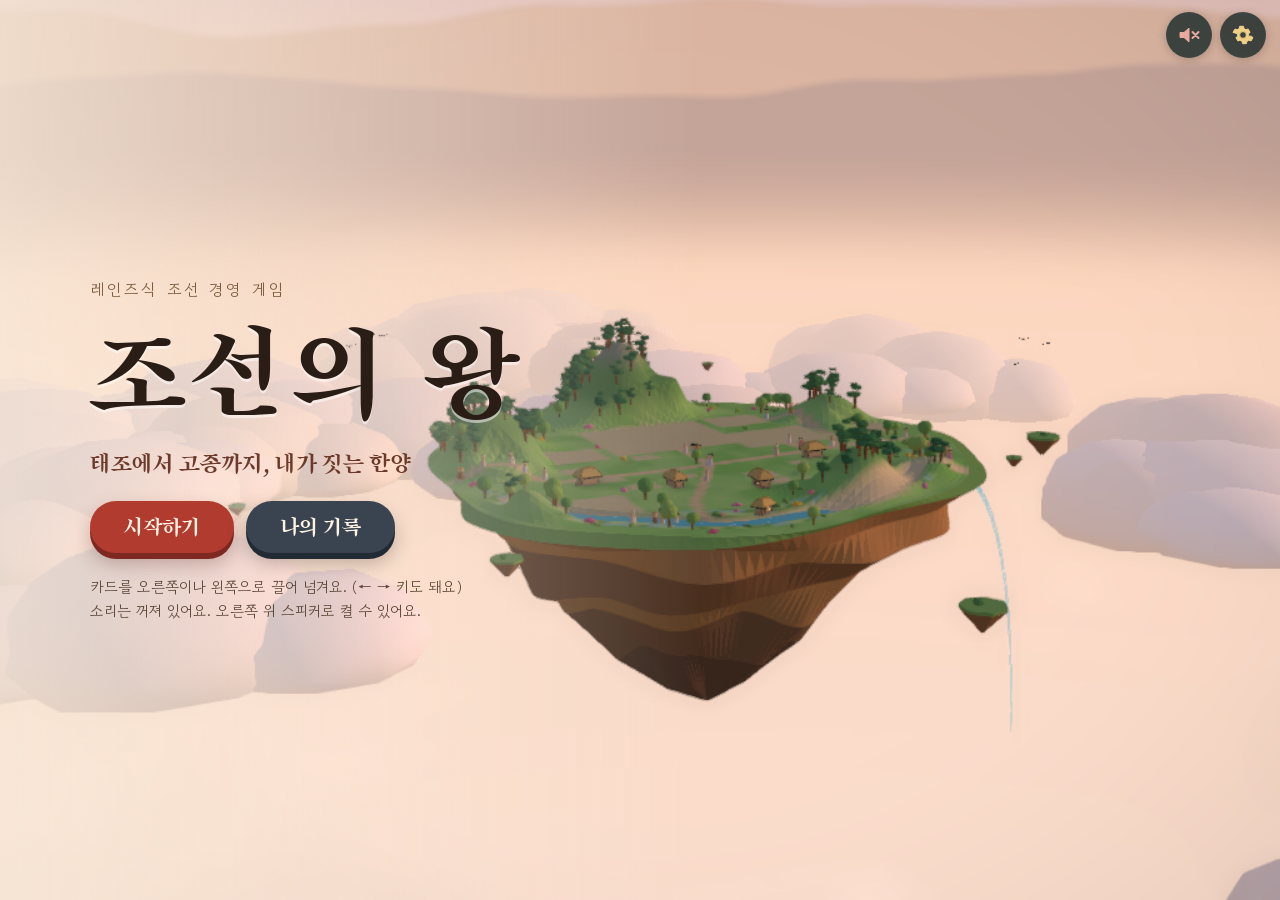
==== commit 72ef40e9: "사관의 두루마리(세종): 시작 전 석 장(지금까지·앞으로 닥칠 일·사관의 귀띔) · 예언이 이루어지면 카드에 「📜 예언대로」 · 📜 다시 보기 · scroll-test Co-Aut" ====
--- a/index.html
+++ b/index.html
@@ -25,6 +25,9 @@
     <!-- 왕별 장치(설계서 2장): 세종 발명 진행도 0~6 두루마리 눈금 -->
     <div id="devBar" style="display:none"><span id="devName"></span><span id="devTicks"></span><span id="devNum"></span><span id="devDelta"></span></div>
     <div class="topbtns">
+      <button id="btnScroll" class="ibtn" aria-label="사관의 두루마리" title="사관의 두루마리 다시 보기" style="display:none">
+        <svg viewBox="0 0 24 24"><path d="M6 3.5h11a3 3 0 0 1 3 3V8h-3v11.5a2 2 0 0 1-2 2H6a3 3 0 0 1-3-3V17h3z" opacity=".9"/><path fill="#23302f" d="M8.5 8h6v1.4h-6zM8.5 11h6v1.4h-6zM8.5 14h4.5v1.4H8.5z"/></svg>
+      </button>
       <button id="btnHome" class="ibtn" aria-label="첫 화면" title="첫 화면으로">
         <svg viewBox="0 0 24 24"><path d="M12 3.5L2.5 11.5h2.8V20h5v-5.2h3.4V20h5v-8.5h2.8z"/></svg>
       </button>
@@ -110,11 +113,12 @@
   <div id="intro" class="modal hide">
     <div class="m-box in-box">
       <div class="in-head"><span id="inSeal" class="in-seal"></span><div><div id="inKing"></div><h2 id="inTitle"></h2></div></div>
-      <p id="inText"></p>
+      <div id="inPage"><p id="inText"></p></div>
       <div id="inSrc"></div>
       <div id="inLevel"></div>
       <div id="inStart"></div>
-      <button id="inGo">나라를 다스리러 간다 →</button>
+      <div id="inDots"></div>
+      <div class="in-btns"><button id="inBack" style="display:none">← 앞 장</button><button id="inGo">나라를 다스리러 간다 →</button></div>
     </div>
   </div>
 
@@ -230,6 +234,7 @@
 <script src="eras/joseon/data/common/roles.js?v=39"></script>
 <script src="eras/joseon/data/common/records.js?v=39"></script>
 <script src="eras/joseon/data/common/stages.js?v=39"></script>
+<script src="eras/joseon/data/common/scrolls.js?v=39"></script>
 <script src="eras/joseon/data/common/daily.js?v=39"></script>
 <script src="eras/joseon/data/taejo/cards.js?v=39"></script>
 <script src="eras/joseon/data/taejo/quizzes.js?v=39"></script>
--- a/engine/engine.css
+++ b/engine/engine.css
@@ -537,6 +537,46 @@
 #inStart svg { width: 22px; height: 22px; fill: #6b4a2a; }
 #inStart b { font-size: 18px; }
 #inGo { padding: 10px 28px; border-radius: 999px; border: 0; background: var(--lacquer); color: var(--gold); font-size: 18px; cursor: pointer; font-family: inherit; }
+/* 사관의 두루마리 석 장(data/common/scrolls.js): 지금까지 · 앞으로 닥칠 일 · 사관의 귀띔 */
+#intro.scroll .in-box { width: min(680px, 95%); padding: 22px 28px 18px; }
+#inPage { max-height: 54vh; overflow-y: auto; scrollbar-width: thin; scrollbar-color: #c9a96c transparent; }
+.in-box.turn #inPage { animation: scPage .45s ease-out; }
+@keyframes scPage { from { opacity: 0; transform: translateX(18px); } to { opacity: 1; transform: none; } }
+.sc-head { margin: 10px 0 2px; font-family: 'JKTitle', serif; font-weight: normal; font-size: 24px; color: #5a2f18; }
+.sc-sub { font-size: 14px; color: #8a6a48; margin-bottom: 4px; }
+.sc-lead { margin: 8px 0 4px; font-size: 18px; color: #3a2414; word-break: keep-all; }
+.sc-list { list-style: none; margin: 8px 0; padding: 0; text-align: left; }
+.sc-list li { display: flex; align-items: flex-start; gap: 10px; padding: 7px 10px; margin: 5px 0; border-radius: 10px; background: rgba(255,250,236,.62); font-size: 18px; line-height: 1.5; color: #1e1712; word-break: keep-all; }
+.sc-list.sc-small li { font-size: 17px; padding: 5px 10px; }
+.sc-ic { flex: none; width: 28px; text-align: center; font-size: 22px; line-height: 1.2; }
+.sc-ic svg { width: 26px; height: 26px; fill: #6b4a2a; vertical-align: -4px; }
+.sc-year { flex: none; padding: 1px 8px; border-radius: 999px; background: #6b4a1e; color: #fff3d6; font-size: 14px; font-weight: normal; margin-top: 3px; }
+.sc-omen li { border-left: 4px solid #c9a96c; }
+.sc-omen li.hit { border-left-color: #2f7a4a; background: rgba(226,244,226,.75); }
+.sc-hit { flex: none; margin-left: auto; color: #2f7a4a; font-size: 14px; white-space: nowrap; margin-top: 3px; }
+.sc-tips li { background: rgba(255,244,214,.8); }
+.sc-foot { margin: 6px 0 0; font-size: 15px; color: #6b4a2a; word-break: keep-all; }
+#inDots { display: flex; justify-content: center; gap: 8px; margin: 6px 0 10px; }
+#inDots:empty { display: none; }
+#inDots i { width: 9px; height: 9px; border-radius: 50%; background: #c9b48a; }
+#inDots i.on { background: var(--red); transform: scale(1.25); }
+.in-btns { display: flex; justify-content: center; gap: 10px; }
+#inBack { padding: 10px 18px; border-radius: 999px; border: 2px solid #b39a6a; background: transparent; color: #6b4a2a; font-size: 16px; cursor: pointer; font-family: inherit; }
+#card.omen #chainTag { font-size: 14px; padding: 2px 10px; background: linear-gradient(#f3d98a, #d9b04a); color: #4a2a0a; box-shadow: 0 0 0 2px rgba(255,240,190,.7); animation: omenGlow 1.6s ease-out 2; }
+@keyframes omenGlow { 0% { box-shadow: 0 0 0 0 rgba(255,215,110,.9); } 100% { box-shadow: 0 0 0 12px rgba(255,215,110,0); } }
+@media (max-height: 700px) {
+  #intro.scroll .in-box { padding: 14px 24px 12px; }
+  #intro.scroll .in-seal { width: 44px; height: 44px; line-height: 44px; font-size: 17px; }
+  #intro.scroll #inTitle { font-size: 24px; }
+  #inPage { max-height: 58vh; }
+  .sc-head { font-size: 21px; margin-top: 2px; }
+  .sc-sub { font-size: 13px; margin-bottom: 0; }
+  .sc-list { margin: 4px 0; }
+  .sc-list li { font-size: 16px; padding: 4px 9px; margin: 3px 0; }
+  #inDots { margin: 4px 0 6px; }
+  .sc-list.sc-small li { font-size: 15px; padding: 4px 9px; }
+  .sc-lead { font-size: 16px; margin: 4px 0 2px; }
+}
 .kp-card .kp-lv { color: #8a5a10; font-size: 13px; }
 
 /* ===== 돌발 이벤트 (설계서 10-13) — 모두 [게임 속 일] ===== */
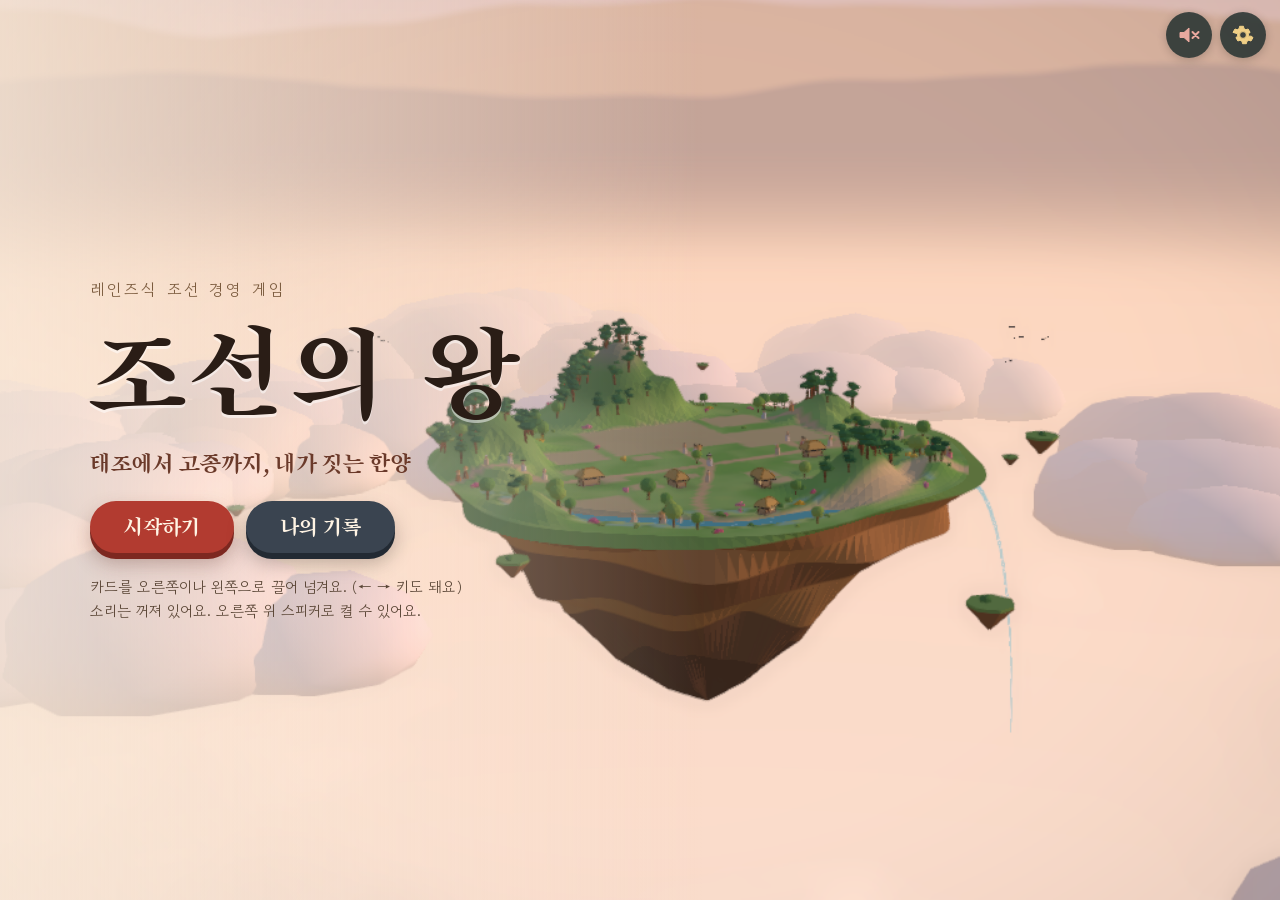
==== commit 38fc1b96: "배포 ?v=40: 사관의 두루마리(세종) Co-Authored-By: Claude Opus 5.5 <noreply@anthropic.com>" ====
--- a/index.html
+++ b/index.html
@@ -5,7 +5,7 @@
 <meta name="viewport" content="width=device-width, initial-scale=1, viewport-fit=cover">
 <title>조선의 왕</title>
 <!-- 배포할 때마다 ?v= 숫자를 올린다(캐시) -->
-<link rel="stylesheet" href="engine/engine.css?v=39">
+<link rel="stylesheet" href="engine/engine.css?v=40">
 </head>
 <body>
 <div id="app">
@@ -219,68 +219,68 @@
   <div id="lost" class="hide"><p>그래픽을 다시 불러오는 중…</p></div>
   <div id="loading"><p>섬을 띄우는 중…</p></div>
 </div>
-<script src="engine/lib/three.min.js?v=39"></script>
-<script src="engine/toy.js?v=39"></script>
-<script src="engine/props.js?v=39"></script>
-<script src="eras/joseon/map.js?v=39"></script>
-<script src="eras/joseon/models.js?v=39"></script>
-<script src="eras/joseon/models-taejo.js?v=39"></script>
-<script src="eras/joseon/models-sejong.js?v=39"></script>
-<script src="eras/joseon/models-seonjo.js?v=39"></script>
-<script src="eras/joseon/models-yeongjo.js?v=39"></script>
-<script src="eras/joseon/models-gojong.js?v=39"></script>
-<script src="eras/joseon/era.js?v=39"></script>
+<script src="engine/lib/three.min.js?v=40"></script>
+<script src="engine/toy.js?v=40"></script>
+<script src="engine/props.js?v=40"></script>
+<script src="eras/joseon/map.js?v=40"></script>
+<script src="eras/joseon/models.js?v=40"></script>
+<script src="eras/joseon/models-taejo.js?v=40"></script>
+<script src="eras/joseon/models-sejong.js?v=40"></script>
+<script src="eras/joseon/models-seonjo.js?v=40"></script>
+<script src="eras/joseon/models-yeongjo.js?v=40"></script>
+<script src="eras/joseon/models-gojong.js?v=40"></script>
+<script src="eras/joseon/era.js?v=40"></script>
 <!-- 데이터: 공통 + 왕별 (왕이 늘면 그 왕 폴더의 두 줄을 더한다) -->
-<script src="eras/joseon/data/common/roles.js?v=39"></script>
-<script src="eras/joseon/data/common/records.js?v=39"></script>
-<script src="eras/joseon/data/common/stages.js?v=39"></script>
-<script src="eras/joseon/data/common/scrolls.js?v=39"></script>
-<script src="eras/joseon/data/common/daily.js?v=39"></script>
-<script src="eras/joseon/data/taejo/cards.js?v=39"></script>
-<script src="eras/joseon/data/taejo/quizzes.js?v=39"></script>
-<script src="eras/joseon/data/taejo/more.js?v=39"></script>
-<script src="eras/joseon/data/taejo/quizzes-more.js?v=39"></script>
-<script src="eras/joseon/data/taejo/events.js?v=39"></script>
-<script src="eras/joseon/data/taejo/routes.js?v=39"></script>
-<script src="eras/joseon/data/taejo/v2.js?v=39"></script>
-<script src="eras/joseon/data/sejong/cards.js?v=39"></script>
-<script src="eras/joseon/data/sejong/quizzes.js?v=39"></script>
-<script src="eras/joseon/data/sejong/v2.js?v=39"></script>
-<script src="eras/joseon/data/sejong/more.js?v=39"></script>
-<script src="eras/joseon/data/sejong/quizzes-more.js?v=39"></script>
-<script src="eras/joseon/data/sejong/events.js?v=39"></script>
-<script src="eras/joseon/data/sejong/routes.js?v=39"></script>
-<script src="eras/joseon/data/seonjo/cards.js?v=39"></script>
-<script src="eras/joseon/data/seonjo/quizzes.js?v=39"></script>
-<script src="eras/joseon/data/seonjo/events.js?v=39"></script>
-<script src="eras/joseon/data/seonjo/v2.js?v=39"></script>
-<script src="eras/joseon/data/seonjo/more.js?v=39"></script>
-<script src="eras/joseon/data/seonjo/quizzes-more.js?v=39"></script>
-<script src="eras/joseon/data/seonjo/routes.js?v=39"></script>
-<script src="eras/joseon/data/yeongjo/cards.js?v=39"></script>
-<script src="eras/joseon/data/yeongjo/quizzes.js?v=39"></script>
-<script src="eras/joseon/data/yeongjo/events.js?v=39"></script>
-<script src="eras/joseon/data/yeongjo/more.js?v=39"></script>
-<script src="eras/joseon/data/yeongjo/quizzes-more.js?v=39"></script>
-<script src="eras/joseon/data/yeongjo/routes.js?v=39"></script>
-<script src="eras/joseon/data/gojong/cards.js?v=39"></script>
-<script src="eras/joseon/data/gojong/quizzes.js?v=39"></script>
-<script src="eras/joseon/data/gojong/events.js?v=39"></script>
-<script src="eras/joseon/data/gojong/more.js?v=39"></script>
-<script src="eras/joseon/data/gojong/quizzes-more.js?v=39"></script>
-<script src="eras/joseon/data/gojong/routes.js?v=39"></script>
-<script src="engine/terms.js?v=39"></script>
-<script src="engine/save.js?v=39"></script>
-<script src="engine/world.js?v=39"></script>
-<script src="engine/audio.js?v=39"></script>
-<script src="engine/cards.js?v=39"></script>
-<script src="engine/quiz.js?v=39"></script>
-<script src="engine/cond.js?v=39"></script>
-<script src="engine/crisis.js?v=39"></script>
-<script src="engine/events.js?v=39"></script>
-<script src="engine/evfx.js?v=39"></script>
-<script src="engine/game.js?v=39"></script>
-<script src="engine/ui.js?v=39"></script>
-<script src="engine/main.js?v=39"></script>
+<script src="eras/joseon/data/common/roles.js?v=40"></script>
+<script src="eras/joseon/data/common/records.js?v=40"></script>
+<script src="eras/joseon/data/common/stages.js?v=40"></script>
+<script src="eras/joseon/data/common/scrolls.js?v=40"></script>
+<script src="eras/joseon/data/common/daily.js?v=40"></script>
+<script src="eras/joseon/data/taejo/cards.js?v=40"></script>
+<script src="eras/joseon/data/taejo/quizzes.js?v=40"></script>
+<script src="eras/joseon/data/taejo/more.js?v=40"></script>
+<script src="eras/joseon/data/taejo/quizzes-more.js?v=40"></script>
+<script src="eras/joseon/data/taejo/events.js?v=40"></script>
+<script src="eras/joseon/data/taejo/routes.js?v=40"></script>
+<script src="eras/joseon/data/taejo/v2.js?v=40"></script>
+<script src="eras/joseon/data/sejong/cards.js?v=40"></script>
+<script src="eras/joseon/data/sejong/quizzes.js?v=40"></script>
+<script src="eras/joseon/data/sejong/v2.js?v=40"></script>
+<script src="eras/joseon/data/sejong/more.js?v=40"></script>
+<script src="eras/joseon/data/sejong/quizzes-more.js?v=40"></script>
+<script src="eras/joseon/data/sejong/events.js?v=40"></script>
+<script src="eras/joseon/data/sejong/routes.js?v=40"></script>
+<script src="eras/joseon/data/seonjo/cards.js?v=40"></script>
+<script src="eras/joseon/data/seonjo/quizzes.js?v=40"></script>
+<script src="eras/joseon/data/seonjo/events.js?v=40"></script>
+<script src="eras/joseon/data/seonjo/v2.js?v=40"></script>
+<script src="eras/joseon/data/seonjo/more.js?v=40"></script>
+<script src="eras/joseon/data/seonjo/quizzes-more.js?v=40"></script>
+<script src="eras/joseon/data/seonjo/routes.js?v=40"></script>
+<script src="eras/joseon/data/yeongjo/cards.js?v=40"></script>
+<script src="eras/joseon/data/yeongjo/quizzes.js?v=40"></script>
+<script src="eras/joseon/data/yeongjo/events.js?v=40"></script>
+<script src="eras/joseon/data/yeongjo/more.js?v=40"></script>
+<script src="eras/joseon/data/yeongjo/quizzes-more.js?v=40"></script>
+<script src="eras/joseon/data/yeongjo/routes.js?v=40"></script>
+<script src="eras/joseon/data/gojong/cards.js?v=40"></script>
+<script src="eras/joseon/data/gojong/quizzes.js?v=40"></script>
+<script src="eras/joseon/data/gojong/events.js?v=40"></script>
+<script src="eras/joseon/data/gojong/more.js?v=40"></script>
+<script src="eras/joseon/data/gojong/quizzes-more.js?v=40"></script>
+<script src="eras/joseon/data/gojong/routes.js?v=40"></script>
+<script src="engine/terms.js?v=40"></script>
+<script src="engine/save.js?v=40"></script>
+<script src="engine/world.js?v=40"></script>
+<script src="engine/audio.js?v=40"></script>
+<script src="engine/cards.js?v=40"></script>
+<script src="engine/quiz.js?v=40"></script>
+<script src="engine/cond.js?v=40"></script>
+<script src="engine/crisis.js?v=40"></script>
+<script src="engine/events.js?v=40"></script>
+<script src="engine/evfx.js?v=40"></script>
+<script src="engine/game.js?v=40"></script>
+<script src="engine/ui.js?v=40"></script>
+<script src="engine/main.js?v=40"></script>
 </body>
 </html>
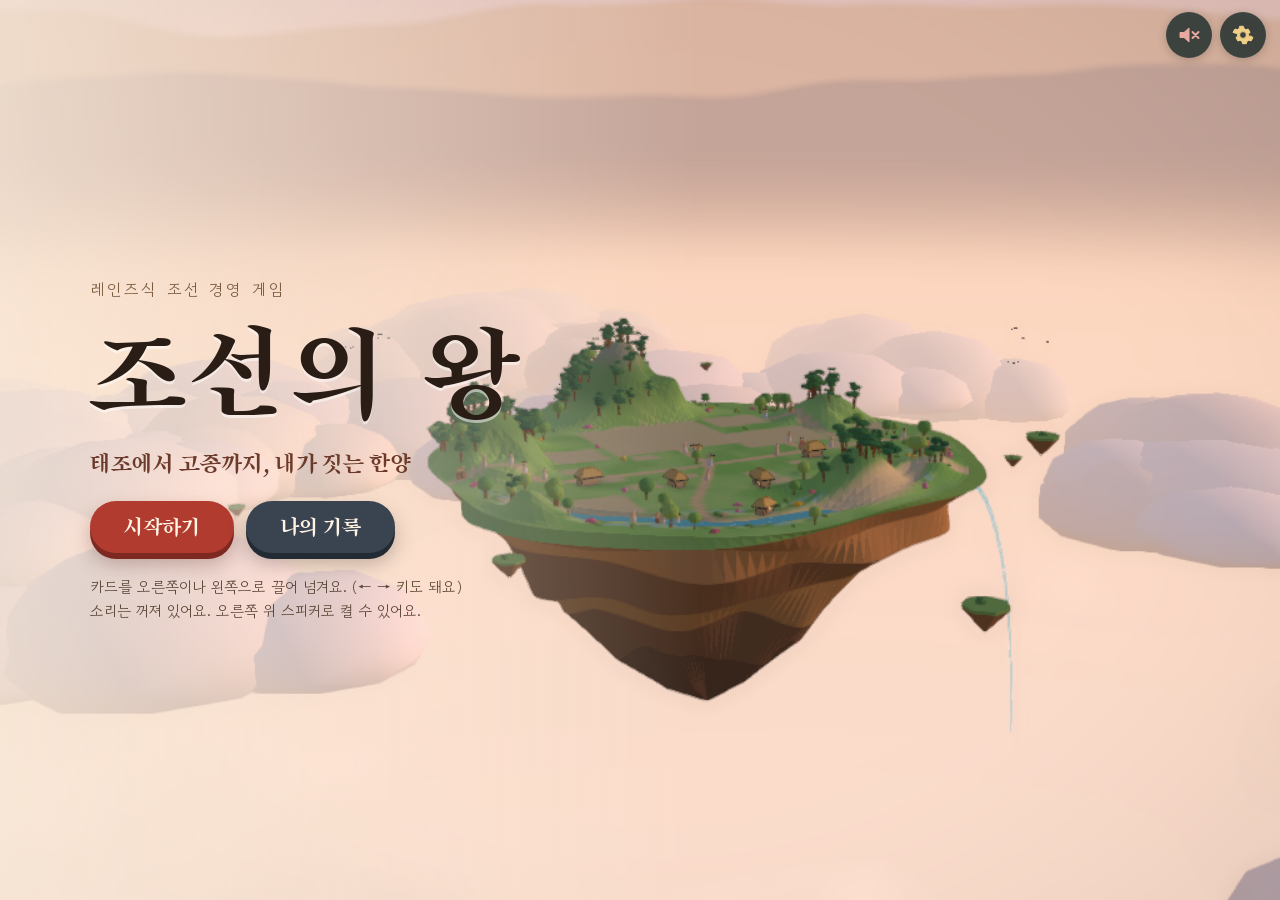
==== commit a4ee896c: "배포 ?v=41: 두루마리 말투 맞춤 Co-Authored-By: Claude Opus 5.5 <noreply@anthropic.com>" ====
--- a/index.html
+++ b/index.html
@@ -5,7 +5,7 @@
 <meta name="viewport" content="width=device-width, initial-scale=1, viewport-fit=cover">
 <title>조선의 왕</title>
 <!-- 배포할 때마다 ?v= 숫자를 올린다(캐시) -->
-<link rel="stylesheet" href="engine/engine.css?v=40">
+<link rel="stylesheet" href="engine/engine.css?v=41">
 </head>
 <body>
 <div id="app">
@@ -219,68 +219,68 @@
   <div id="lost" class="hide"><p>그래픽을 다시 불러오는 중…</p></div>
   <div id="loading"><p>섬을 띄우는 중…</p></div>
 </div>
-<script src="engine/lib/three.min.js?v=40"></script>
-<script src="engine/toy.js?v=40"></script>
-<script src="engine/props.js?v=40"></script>
-<script src="eras/joseon/map.js?v=40"></script>
-<script src="eras/joseon/models.js?v=40"></script>
-<script src="eras/joseon/models-taejo.js?v=40"></script>
-<script src="eras/joseon/models-sejong.js?v=40"></script>
-<script src="eras/joseon/models-seonjo.js?v=40"></script>
-<script src="eras/joseon/models-yeongjo.js?v=40"></script>
-<script src="eras/joseon/models-gojong.js?v=40"></script>
-<script src="eras/joseon/era.js?v=40"></script>
+<script src="engine/lib/three.min.js?v=41"></script>
+<script src="engine/toy.js?v=41"></script>
+<script src="engine/props.js?v=41"></script>
+<script src="eras/joseon/map.js?v=41"></script>
+<script src="eras/joseon/models.js?v=41"></script>
+<script src="eras/joseon/models-taejo.js?v=41"></script>
+<script src="eras/joseon/models-sejong.js?v=41"></script>
+<script src="eras/joseon/models-seonjo.js?v=41"></script>
+<script src="eras/joseon/models-yeongjo.js?v=41"></script>
+<script src="eras/joseon/models-gojong.js?v=41"></script>
+<script src="eras/joseon/era.js?v=41"></script>
 <!-- 데이터: 공통 + 왕별 (왕이 늘면 그 왕 폴더의 두 줄을 더한다) -->
-<script src="eras/joseon/data/common/roles.js?v=40"></script>
-<script src="eras/joseon/data/common/records.js?v=40"></script>
-<script src="eras/joseon/data/common/stages.js?v=40"></script>
-<script src="eras/joseon/data/common/scrolls.js?v=40"></script>
-<script src="eras/joseon/data/common/daily.js?v=40"></script>
-<script src="eras/joseon/data/taejo/cards.js?v=40"></script>
-<script src="eras/joseon/data/taejo/quizzes.js?v=40"></script>
-<script src="eras/joseon/data/taejo/more.js?v=40"></script>
-<script src="eras/joseon/data/taejo/quizzes-more.js?v=40"></script>
-<script src="eras/joseon/data/taejo/events.js?v=40"></script>
-<script src="eras/joseon/data/taejo/routes.js?v=40"></script>
-<script src="eras/joseon/data/taejo/v2.js?v=40"></script>
-<script src="eras/joseon/data/sejong/cards.js?v=40"></script>
-<script src="eras/joseon/data/sejong/quizzes.js?v=40"></script>
-<script src="eras/joseon/data/sejong/v2.js?v=40"></script>
-<script src="eras/joseon/data/sejong/more.js?v=40"></script>
-<script src="eras/joseon/data/sejong/quizzes-more.js?v=40"></script>
-<script src="eras/joseon/data/sejong/events.js?v=40"></script>
-<script src="eras/joseon/data/sejong/routes.js?v=40"></script>
-<script src="eras/joseon/data/seonjo/cards.js?v=40"></script>
-<script src="eras/joseon/data/seonjo/quizzes.js?v=40"></script>
-<script src="eras/joseon/data/seonjo/events.js?v=40"></script>
-<script src="eras/joseon/data/seonjo/v2.js?v=40"></script>
-<script src="eras/joseon/data/seonjo/more.js?v=40"></script>
-<script src="eras/joseon/data/seonjo/quizzes-more.js?v=40"></script>
-<script src="eras/joseon/data/seonjo/routes.js?v=40"></script>
-<script src="eras/joseon/data/yeongjo/cards.js?v=40"></script>
-<script src="eras/joseon/data/yeongjo/quizzes.js?v=40"></script>
-<script src="eras/joseon/data/yeongjo/events.js?v=40"></script>
-<script src="eras/joseon/data/yeongjo/more.js?v=40"></script>
-<script src="eras/joseon/data/yeongjo/quizzes-more.js?v=40"></script>
-<script src="eras/joseon/data/yeongjo/routes.js?v=40"></script>
-<script src="eras/joseon/data/gojong/cards.js?v=40"></script>
-<script src="eras/joseon/data/gojong/quizzes.js?v=40"></script>
-<script src="eras/joseon/data/gojong/events.js?v=40"></script>
-<script src="eras/joseon/data/gojong/more.js?v=40"></script>
-<script src="eras/joseon/data/gojong/quizzes-more.js?v=40"></script>
-<script src="eras/joseon/data/gojong/routes.js?v=40"></script>
-<script src="engine/terms.js?v=40"></script>
-<script src="engine/save.js?v=40"></script>
-<script src="engine/world.js?v=40"></script>
-<script src="engine/audio.js?v=40"></script>
-<script src="engine/cards.js?v=40"></script>
-<script src="engine/quiz.js?v=40"></script>
-<script src="engine/cond.js?v=40"></script>
-<script src="engine/crisis.js?v=40"></script>
-<script src="engine/events.js?v=40"></script>
-<script src="engine/evfx.js?v=40"></script>
-<script src="engine/game.js?v=40"></script>
-<script src="engine/ui.js?v=40"></script>
-<script src="engine/main.js?v=40"></script>
+<script src="eras/joseon/data/common/roles.js?v=41"></script>
+<script src="eras/joseon/data/common/records.js?v=41"></script>
+<script src="eras/joseon/data/common/stages.js?v=41"></script>
+<script src="eras/joseon/data/common/scrolls.js?v=41"></script>
+<script src="eras/joseon/data/common/daily.js?v=41"></script>
+<script src="eras/joseon/data/taejo/cards.js?v=41"></script>
+<script src="eras/joseon/data/taejo/quizzes.js?v=41"></script>
+<script src="eras/joseon/data/taejo/more.js?v=41"></script>
+<script src="eras/joseon/data/taejo/quizzes-more.js?v=41"></script>
+<script src="eras/joseon/data/taejo/events.js?v=41"></script>
+<script src="eras/joseon/data/taejo/routes.js?v=41"></script>
+<script src="eras/joseon/data/taejo/v2.js?v=41"></script>
+<script src="eras/joseon/data/sejong/cards.js?v=41"></script>
+<script src="eras/joseon/data/sejong/quizzes.js?v=41"></script>
+<script src="eras/joseon/data/sejong/v2.js?v=41"></script>
+<script src="eras/joseon/data/sejong/more.js?v=41"></script>
+<script src="eras/joseon/data/sejong/quizzes-more.js?v=41"></script>
+<script src="eras/joseon/data/sejong/events.js?v=41"></script>
+<script src="eras/joseon/data/sejong/routes.js?v=41"></script>
+<script src="eras/joseon/data/seonjo/cards.js?v=41"></script>
+<script src="eras/joseon/data/seonjo/quizzes.js?v=41"></script>
+<script src="eras/joseon/data/seonjo/events.js?v=41"></script>
+<script src="eras/joseon/data/seonjo/v2.js?v=41"></script>
+<script src="eras/joseon/data/seonjo/more.js?v=41"></script>
+<script src="eras/joseon/data/seonjo/quizzes-more.js?v=41"></script>
+<script src="eras/joseon/data/seonjo/routes.js?v=41"></script>
+<script src="eras/joseon/data/yeongjo/cards.js?v=41"></script>
+<script src="eras/joseon/data/yeongjo/quizzes.js?v=41"></script>
+<script src="eras/joseon/data/yeongjo/events.js?v=41"></script>
+<script src="eras/joseon/data/yeongjo/more.js?v=41"></script>
+<script src="eras/joseon/data/yeongjo/quizzes-more.js?v=41"></script>
+<script src="eras/joseon/data/yeongjo/routes.js?v=41"></script>
+<script src="eras/joseon/data/gojong/cards.js?v=41"></script>
+<script src="eras/joseon/data/gojong/quizzes.js?v=41"></script>
+<script src="eras/joseon/data/gojong/events.js?v=41"></script>
+<script src="eras/joseon/data/gojong/more.js?v=41"></script>
+<script src="eras/joseon/data/gojong/quizzes-more.js?v=41"></script>
+<script src="eras/joseon/data/gojong/routes.js?v=41"></script>
+<script src="engine/terms.js?v=41"></script>
+<script src="engine/save.js?v=41"></script>
+<script src="engine/world.js?v=41"></script>
+<script src="engine/audio.js?v=41"></script>
+<script src="engine/cards.js?v=41"></script>
+<script src="engine/quiz.js?v=41"></script>
+<script src="engine/cond.js?v=41"></script>
+<script src="engine/crisis.js?v=41"></script>
+<script src="engine/events.js?v=41"></script>
+<script src="engine/evfx.js?v=41"></script>
+<script src="engine/game.js?v=41"></script>
+<script src="engine/ui.js?v=41"></script>
+<script src="engine/main.js?v=41"></script>
 </body>
 </html>
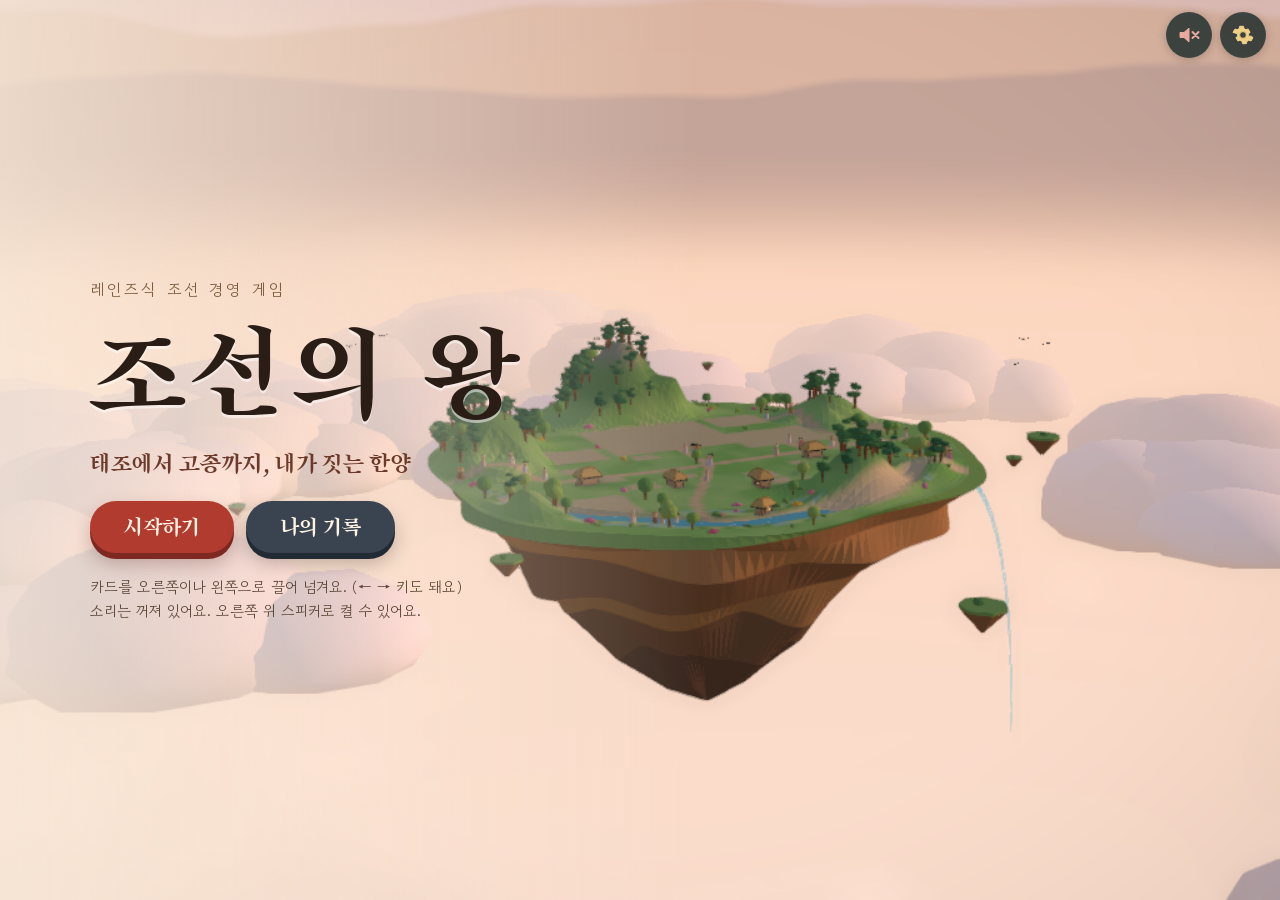
==== commit 9e0788f8: "배포 ?v=42: 사관의 두루마리 다섯 왕 모두 Co-Authored-By: Claude Opus 5.5 <noreply@anthropic.com>" ====
--- a/index.html
+++ b/index.html
@@ -5,7 +5,7 @@
 <meta name="viewport" content="width=device-width, initial-scale=1, viewport-fit=cover">
 <title>조선의 왕</title>
 <!-- 배포할 때마다 ?v= 숫자를 올린다(캐시) -->
-<link rel="stylesheet" href="engine/engine.css?v=41">
+<link rel="stylesheet" href="engine/engine.css?v=42">
 </head>
 <body>
 <div id="app">
@@ -219,68 +219,68 @@
   <div id="lost" class="hide"><p>그래픽을 다시 불러오는 중…</p></div>
   <div id="loading"><p>섬을 띄우는 중…</p></div>
 </div>
-<script src="engine/lib/three.min.js?v=41"></script>
-<script src="engine/toy.js?v=41"></script>
-<script src="engine/props.js?v=41"></script>
-<script src="eras/joseon/map.js?v=41"></script>
-<script src="eras/joseon/models.js?v=41"></script>
-<script src="eras/joseon/models-taejo.js?v=41"></script>
-<script src="eras/joseon/models-sejong.js?v=41"></script>
-<script src="eras/joseon/models-seonjo.js?v=41"></script>
-<script src="eras/joseon/models-yeongjo.js?v=41"></script>
-<script src="eras/joseon/models-gojong.js?v=41"></script>
-<script src="eras/joseon/era.js?v=41"></script>
+<script src="engine/lib/three.min.js?v=42"></script>
+<script src="engine/toy.js?v=42"></script>
+<script src="engine/props.js?v=42"></script>
+<script src="eras/joseon/map.js?v=42"></script>
+<script src="eras/joseon/models.js?v=42"></script>
+<script src="eras/joseon/models-taejo.js?v=42"></script>
+<script src="eras/joseon/models-sejong.js?v=42"></script>
+<script src="eras/joseon/models-seonjo.js?v=42"></script>
+<script src="eras/joseon/models-yeongjo.js?v=42"></script>
+<script src="eras/joseon/models-gojong.js?v=42"></script>
+<script src="eras/joseon/era.js?v=42"></script>
 <!-- 데이터: 공통 + 왕별 (왕이 늘면 그 왕 폴더의 두 줄을 더한다) -->
-<script src="eras/joseon/data/common/roles.js?v=41"></script>
-<script src="eras/joseon/data/common/records.js?v=41"></script>
-<script src="eras/joseon/data/common/stages.js?v=41"></script>
-<script src="eras/joseon/data/common/scrolls.js?v=41"></script>
-<script src="eras/joseon/data/common/daily.js?v=41"></script>
-<script src="eras/joseon/data/taejo/cards.js?v=41"></script>
-<script src="eras/joseon/data/taejo/quizzes.js?v=41"></script>
-<script src="eras/joseon/data/taejo/more.js?v=41"></script>
-<script src="eras/joseon/data/taejo/quizzes-more.js?v=41"></script>
-<script src="eras/joseon/data/taejo/events.js?v=41"></script>
-<script src="eras/joseon/data/taejo/routes.js?v=41"></script>
-<script src="eras/joseon/data/taejo/v2.js?v=41"></script>
-<script src="eras/joseon/data/sejong/cards.js?v=41"></script>
-<script src="eras/joseon/data/sejong/quizzes.js?v=41"></script>
-<script src="eras/joseon/data/sejong/v2.js?v=41"></script>
-<script src="eras/joseon/data/sejong/more.js?v=41"></script>
-<script src="eras/joseon/data/sejong/quizzes-more.js?v=41"></script>
-<script src="eras/joseon/data/sejong/events.js?v=41"></script>
-<script src="eras/joseon/data/sejong/routes.js?v=41"></script>
-<script src="eras/joseon/data/seonjo/cards.js?v=41"></script>
-<script src="eras/joseon/data/seonjo/quizzes.js?v=41"></script>
-<script src="eras/joseon/data/seonjo/events.js?v=41"></script>
-<script src="eras/joseon/data/seonjo/v2.js?v=41"></script>
-<script src="eras/joseon/data/seonjo/more.js?v=41"></script>
-<script src="eras/joseon/data/seonjo/quizzes-more.js?v=41"></script>
-<script src="eras/joseon/data/seonjo/routes.js?v=41"></script>
-<script src="eras/joseon/data/yeongjo/cards.js?v=41"></script>
-<script src="eras/joseon/data/yeongjo/quizzes.js?v=41"></script>
-<script src="eras/joseon/data/yeongjo/events.js?v=41"></script>
-<script src="eras/joseon/data/yeongjo/more.js?v=41"></script>
-<script src="eras/joseon/data/yeongjo/quizzes-more.js?v=41"></script>
-<script src="eras/joseon/data/yeongjo/routes.js?v=41"></script>
-<script src="eras/joseon/data/gojong/cards.js?v=41"></script>
-<script src="eras/joseon/data/gojong/quizzes.js?v=41"></script>
-<script src="eras/joseon/data/gojong/events.js?v=41"></script>
-<script src="eras/joseon/data/gojong/more.js?v=41"></script>
-<script src="eras/joseon/data/gojong/quizzes-more.js?v=41"></script>
-<script src="eras/joseon/data/gojong/routes.js?v=41"></script>
-<script src="engine/terms.js?v=41"></script>
-<script src="engine/save.js?v=41"></script>
-<script src="engine/world.js?v=41"></script>
-<script src="engine/audio.js?v=41"></script>
-<script src="engine/cards.js?v=41"></script>
-<script src="engine/quiz.js?v=41"></script>
-<script src="engine/cond.js?v=41"></script>
-<script src="engine/crisis.js?v=41"></script>
-<script src="engine/events.js?v=41"></script>
-<script src="engine/evfx.js?v=41"></script>
-<script src="engine/game.js?v=41"></script>
-<script src="engine/ui.js?v=41"></script>
-<script src="engine/main.js?v=41"></script>
+<script src="eras/joseon/data/common/roles.js?v=42"></script>
+<script src="eras/joseon/data/common/records.js?v=42"></script>
+<script src="eras/joseon/data/common/stages.js?v=42"></script>
+<script src="eras/joseon/data/common/scrolls.js?v=42"></script>
+<script src="eras/joseon/data/common/daily.js?v=42"></script>
+<script src="eras/joseon/data/taejo/cards.js?v=42"></script>
+<script src="eras/joseon/data/taejo/quizzes.js?v=42"></script>
+<script src="eras/joseon/data/taejo/more.js?v=42"></script>
+<script src="eras/joseon/data/taejo/quizzes-more.js?v=42"></script>
+<script src="eras/joseon/data/taejo/events.js?v=42"></script>
+<script src="eras/joseon/data/taejo/routes.js?v=42"></script>
+<script src="eras/joseon/data/taejo/v2.js?v=42"></script>
+<script src="eras/joseon/data/sejong/cards.js?v=42"></script>
+<script src="eras/joseon/data/sejong/quizzes.js?v=42"></script>
+<script src="eras/joseon/data/sejong/v2.js?v=42"></script>
+<script src="eras/joseon/data/sejong/more.js?v=42"></script>
+<script src="eras/joseon/data/sejong/quizzes-more.js?v=42"></script>
+<script src="eras/joseon/data/sejong/events.js?v=42"></script>
+<script src="eras/joseon/data/sejong/routes.js?v=42"></script>
+<script src="eras/joseon/data/seonjo/cards.js?v=42"></script>
+<script src="eras/joseon/data/seonjo/quizzes.js?v=42"></script>
+<script src="eras/joseon/data/seonjo/events.js?v=42"></script>
+<script src="eras/joseon/data/seonjo/v2.js?v=42"></script>
+<script src="eras/joseon/data/seonjo/more.js?v=42"></script>
+<script src="eras/joseon/data/seonjo/quizzes-more.js?v=42"></script>
+<script src="eras/joseon/data/seonjo/routes.js?v=42"></script>
+<script src="eras/joseon/data/yeongjo/cards.js?v=42"></script>
+<script src="eras/joseon/data/yeongjo/quizzes.js?v=42"></script>
+<script src="eras/joseon/data/yeongjo/events.js?v=42"></script>
+<script src="eras/joseon/data/yeongjo/more.js?v=42"></script>
+<script src="eras/joseon/data/yeongjo/quizzes-more.js?v=42"></script>
+<script src="eras/joseon/data/yeongjo/routes.js?v=42"></script>
+<script src="eras/joseon/data/gojong/cards.js?v=42"></script>
+<script src="eras/joseon/data/gojong/quizzes.js?v=42"></script>
+<script src="eras/joseon/data/gojong/events.js?v=42"></script>
+<script src="eras/joseon/data/gojong/more.js?v=42"></script>
+<script src="eras/joseon/data/gojong/quizzes-more.js?v=42"></script>
+<script src="eras/joseon/data/gojong/routes.js?v=42"></script>
+<script src="engine/terms.js?v=42"></script>
+<script src="engine/save.js?v=42"></script>
+<script src="engine/world.js?v=42"></script>
+<script src="engine/audio.js?v=42"></script>
+<script src="engine/cards.js?v=42"></script>
+<script src="engine/quiz.js?v=42"></script>
+<script src="engine/cond.js?v=42"></script>
+<script src="engine/crisis.js?v=42"></script>
+<script src="engine/events.js?v=42"></script>
+<script src="engine/evfx.js?v=42"></script>
+<script src="engine/game.js?v=42"></script>
+<script src="engine/ui.js?v=42"></script>
+<script src="engine/main.js?v=42"></script>
 </body>
 </html>
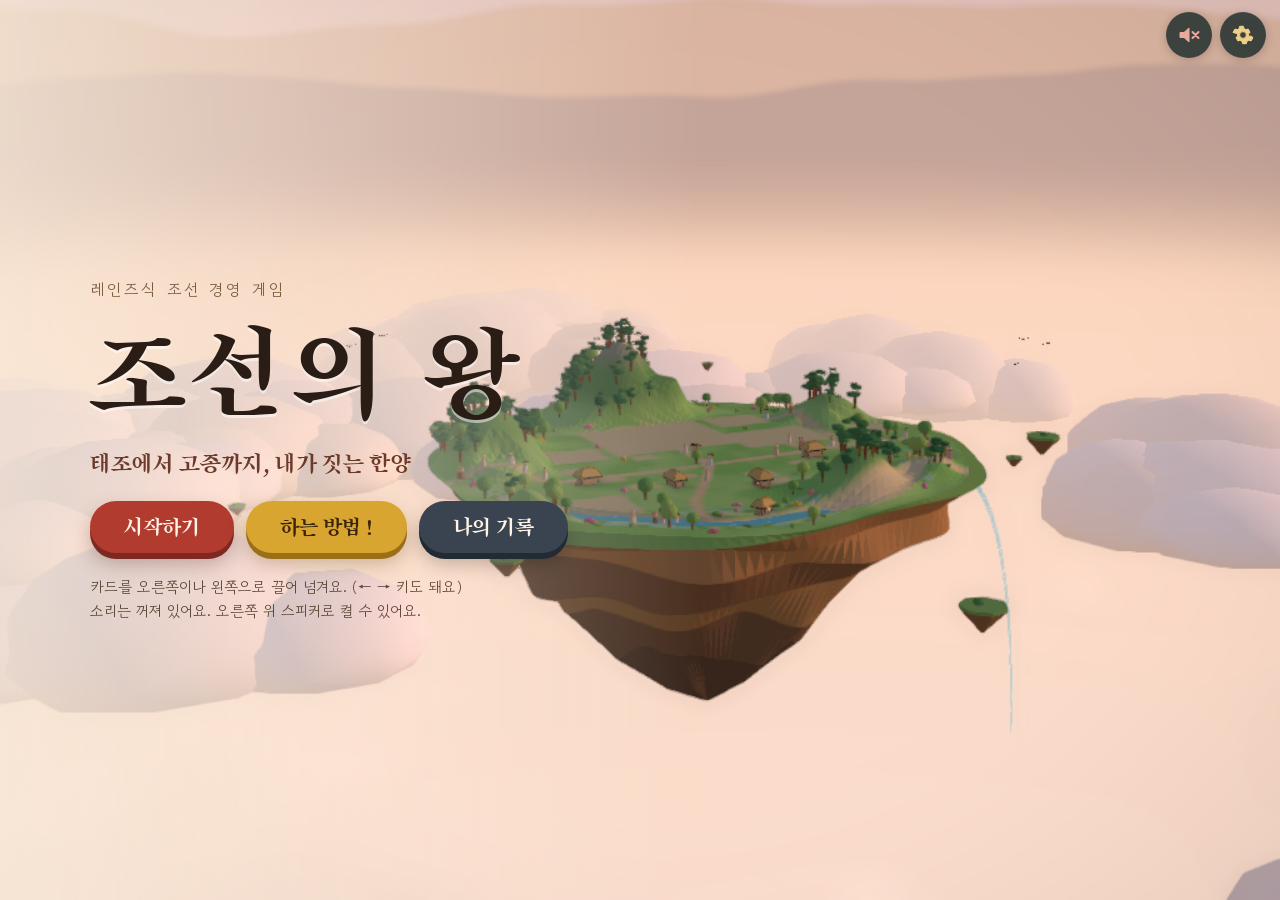
==== commit 85e400f8: "첫 화면 「하는 방법 !」: 네 장 안내(카드 넘기기·네 막대·다른 길·왕마다) · 직접 끌어 보는 연습 카드 두 장 · how-test Co-Authored-By: Claude " ====
--- a/index.html
+++ b/index.html
@@ -81,6 +81,7 @@
       <div class="t-btns">
         <button id="btnContinue" class="big hide">이어 하기</button>
         <button id="btnNew" class="big">시작하기</button>
+        <button id="btnHow" class="big how">하는 방법 !</button>
         <button id="btnRecords" class="big ghost">나의 기록</button>
       </div>
       <div class="t-note">카드를 오른쪽이나 왼쪽으로 끌어 넘겨요. (← → 키도 돼요)<br>소리는 꺼져 있어요. 오른쪽 위 스피커로 켤 수 있어요.</div>
@@ -119,6 +120,16 @@
       <div id="inStart"></div>
       <div id="inDots"></div>
       <div class="in-btns"><button id="inBack" style="display:none">← 앞 장</button><button id="inGo">나라를 다스리러 간다 →</button></div>
+    </div>
+  </div>
+
+  <!-- 하는 방법(첫 화면 「하는 방법 !」): 네 장. 첫 장은 직접 끌어 보는 연습 카드 두 장 -->
+  <div id="howTo" class="modal hide">
+    <div class="m-box in-box how-box">
+      <div id="hwPage"></div>
+      <div id="hwDots"></div>
+      <div class="in-btns"><button id="hwBack" style="display:none">← 앞 장</button><button id="hwGo">다음 장 →</button></div>
+      <button id="hwClose" class="hw-x" aria-label="닫기">✕</button>
     </div>
   </div>
 
--- a/engine/engine.css
+++ b/engine/engine.css
@@ -138,6 +138,41 @@
 .t-btns { display: flex; flex-wrap: wrap; gap: 12px; margin-top: 22px; }
 .t-btns button.big { margin-top: 0; }
 button.big.ghost, .btns button.ghost { background: #3a4450; box-shadow: 0 6px 0 #222a33, 0 10px 20px rgba(0,0,0,.25); }
+/* 하는 방법(첫 화면 「하는 방법 !」) — 두루마리 상자(.in-box)를 그대로 쓰고, 첫 장은 연습 카드 */
+button.big.how { background: #d9a531; color: #3a2408; box-shadow: 0 6px 0 #9a6f16, 0 10px 20px rgba(90,60,10,.3); }
+#howTo { z-index: 56; background: rgba(30,24,18,.3); }
+.how-box { position: relative; width: min(680px, 95%); padding: 18px 28px 16px; }
+.hw-x { position: absolute; top: 12px; right: 14px; width: 36px; height: 36px; border-radius: 50%; border: 0; background: rgba(90,60,30,.12); color: #5a3a1e; font-size: 18px; cursor: pointer; }
+#hwPage { max-height: 62vh; overflow-y: auto; scrollbar-width: thin; }
+#hwDots { display: flex; justify-content: center; gap: 8px; margin: 8px 0 10px; }
+#hwDots i { width: 9px; height: 9px; border-radius: 50%; background: #c9b48a; }
+#hwDots i.on { background: var(--red); transform: scale(1.25); }
+#hwBack { padding: 10px 18px; border-radius: 999px; border: 2px solid #b39a6a; background: transparent; color: #6b4a2a; font-size: 16px; cursor: pointer; font-family: inherit; }
+#hwGo { padding: 10px 28px; border-radius: 999px; border: 0; background: var(--lacquer); color: var(--gold); font-size: 18px; cursor: pointer; font-family: inherit; }
+#hwGo.wait { opacity: .55; }
+.hw-gauges { display: flex; justify-content: center; gap: 18px; margin: 6px 0 4px; }
+.hw-g { position: relative; display: flex; flex-direction: column; align-items: center; gap: 2px; width: 56px; }
+.hw-g svg { width: 26px; height: 26px; fill: #6b4a2a; }
+.hw-bar { width: 14px; height: 46px; border-radius: 7px; background: #e2d3b2; display: flex; align-items: flex-end; overflow: hidden; }
+.hw-bar i { display: block; width: 100%; background: #b0482e; transition: height .6s; }
+.hw-n { font-size: 13px; color: #5a4030; }
+.hw-d { position: absolute; top: 24px; left: 38px; font-size: 18px; opacity: 0; }
+.hw-d.show { animation: hwPop 1.6s ease-out; }
+.hw-d.plus { color: #2f7a4a; } .hw-d.minus { color: #b0482e; }
+@keyframes hwPop { 0% { opacity: 0; transform: translateY(6px) scale(.8); } 20% { opacity: 1; transform: none; } 80% { opacity: 1; } 100% { opacity: 0; } }
+.hw-stage { display: flex; justify-content: center; padding: 6px 0; overflow: hidden; }
+.hw-card { width: min(400px, 92%); background: #fffaf0; border-radius: 16px; box-shadow: 0 6px 18px rgba(60,35,10,.22); padding: 12px 16px 10px; text-align: center; touch-action: none; user-select: none; cursor: grab; transition: transform .45s ease-out, opacity .45s; }
+.hw-card.drag { transition: none; cursor: grabbing; }
+.hw-card.gone { opacity: 0; }
+.hw-card.fin { cursor: default; }
+.hw-ic { font-size: 34px; line-height: 1.2; }
+.hw-who { font-family: 'JKTitle', serif; font-size: 19px; color: #3a2414; }
+.hw-t { font-size: 17px; line-height: 1.5; color: #1e1712; word-break: keep-all; margin: 4px 0 6px; }
+.hw-ch { display: flex; justify-content: space-between; gap: 10px; font-size: 15px; color: #6b4a2a; }
+.hw-card.l .hw-ch span:first-child, .hw-card.r .hw-ch span:last-child { color: var(--red); font-weight: bold; }
+.hw-tip { margin-top: 4px; font-size: 13px; color: #9a7a58; }
+.hw-msg { min-height: 1.5em; font-size: 15px; color: #2f5a3a; word-break: keep-all; }
+@media (max-height: 700px) { .how-box { padding: 12px 22px 10px; } .hw-ic { font-size: 26px; } .hw-bar { height: 36px; } .hw-t { font-size: 16px; } }
 #btnContinue { background: var(--green); box-shadow: 0 6px 0 #1d5248, 0 10px 20px rgba(20,60,50,.3); }
 .hide { display: none !important; }
 
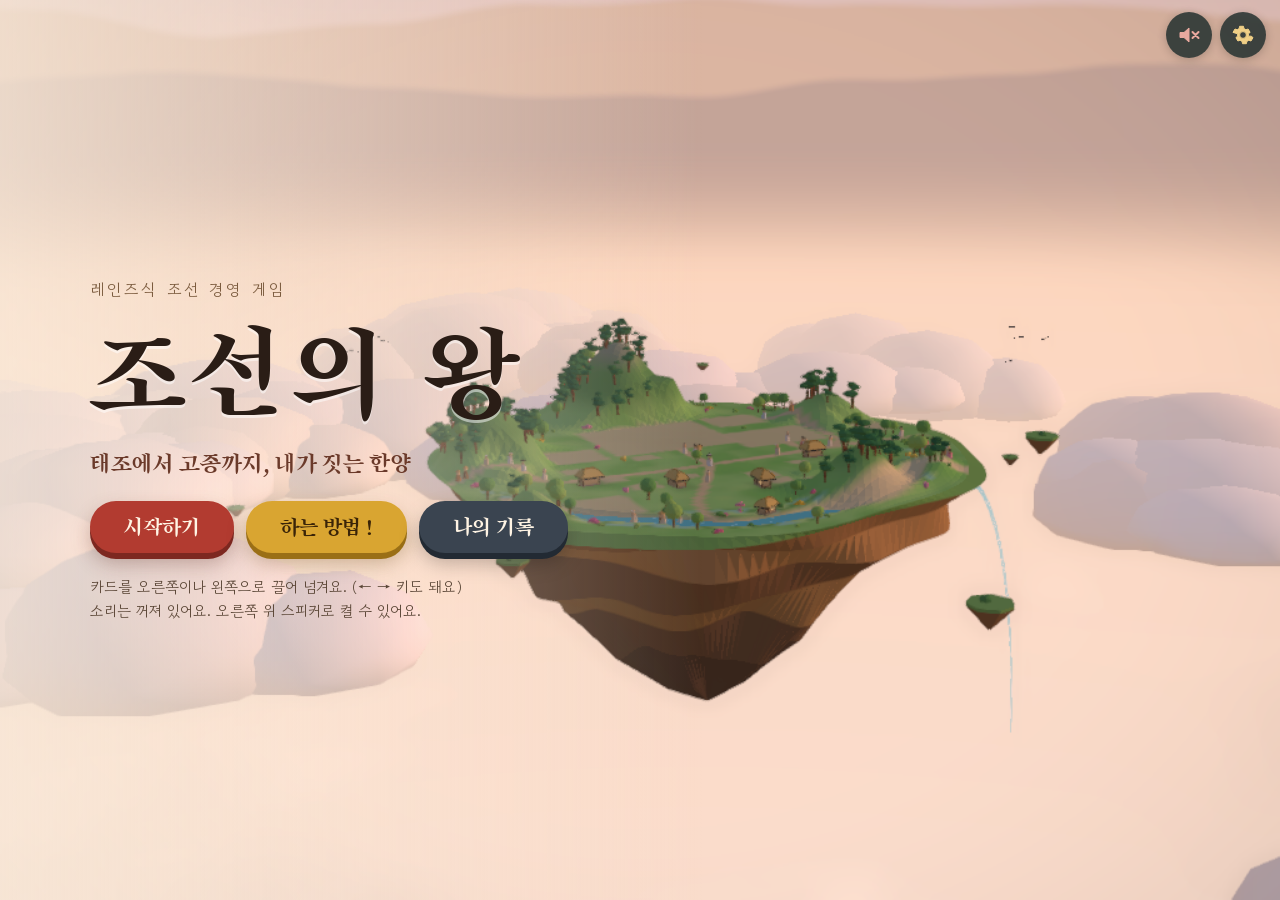
==== commit 15be1abb: "배포 ?v=43: 첫 화면 「하는 방법 !」 Co-Authored-By: Claude Opus 5.5 <noreply@anthropic.com>" ====
--- a/index.html
+++ b/index.html
@@ -5,7 +5,7 @@
 <meta name="viewport" content="width=device-width, initial-scale=1, viewport-fit=cover">
 <title>조선의 왕</title>
 <!-- 배포할 때마다 ?v= 숫자를 올린다(캐시) -->
-<link rel="stylesheet" href="engine/engine.css?v=42">
+<link rel="stylesheet" href="engine/engine.css?v=43">
 </head>
 <body>
 <div id="app">
@@ -230,68 +230,68 @@
   <div id="lost" class="hide"><p>그래픽을 다시 불러오는 중…</p></div>
   <div id="loading"><p>섬을 띄우는 중…</p></div>
 </div>
-<script src="engine/lib/three.min.js?v=42"></script>
-<script src="engine/toy.js?v=42"></script>
-<script src="engine/props.js?v=42"></script>
-<script src="eras/joseon/map.js?v=42"></script>
-<script src="eras/joseon/models.js?v=42"></script>
-<script src="eras/joseon/models-taejo.js?v=42"></script>
-<script src="eras/joseon/models-sejong.js?v=42"></script>
-<script src="eras/joseon/models-seonjo.js?v=42"></script>
-<script src="eras/joseon/models-yeongjo.js?v=42"></script>
-<script src="eras/joseon/models-gojong.js?v=42"></script>
-<script src="eras/joseon/era.js?v=42"></script>
+<script src="engine/lib/three.min.js?v=43"></script>
+<script src="engine/toy.js?v=43"></script>
+<script src="engine/props.js?v=43"></script>
+<script src="eras/joseon/map.js?v=43"></script>
+<script src="eras/joseon/models.js?v=43"></script>
+<script src="eras/joseon/models-taejo.js?v=43"></script>
+<script src="eras/joseon/models-sejong.js?v=43"></script>
+<script src="eras/joseon/models-seonjo.js?v=43"></script>
+<script src="eras/joseon/models-yeongjo.js?v=43"></script>
+<script src="eras/joseon/models-gojong.js?v=43"></script>
+<script src="eras/joseon/era.js?v=43"></script>
 <!-- 데이터: 공통 + 왕별 (왕이 늘면 그 왕 폴더의 두 줄을 더한다) -->
-<script src="eras/joseon/data/common/roles.js?v=42"></script>
-<script src="eras/joseon/data/common/records.js?v=42"></script>
-<script src="eras/joseon/data/common/stages.js?v=42"></script>
-<script src="eras/joseon/data/common/scrolls.js?v=42"></script>
-<script src="eras/joseon/data/common/daily.js?v=42"></script>
-<script src="eras/joseon/data/taejo/cards.js?v=42"></script>
-<script src="eras/joseon/data/taejo/quizzes.js?v=42"></script>
-<script src="eras/joseon/data/taejo/more.js?v=42"></script>
-<script src="eras/joseon/data/taejo/quizzes-more.js?v=42"></script>
-<script src="eras/joseon/data/taejo/events.js?v=42"></script>
-<script src="eras/joseon/data/taejo/routes.js?v=42"></script>
-<script src="eras/joseon/data/taejo/v2.js?v=42"></script>
-<script src="eras/joseon/data/sejong/cards.js?v=42"></script>
-<script src="eras/joseon/data/sejong/quizzes.js?v=42"></script>
-<script src="eras/joseon/data/sejong/v2.js?v=42"></script>
-<script src="eras/joseon/data/sejong/more.js?v=42"></script>
-<script src="eras/joseon/data/sejong/quizzes-more.js?v=42"></script>
-<script src="eras/joseon/data/sejong/events.js?v=42"></script>
-<script src="eras/joseon/data/sejong/routes.js?v=42"></script>
-<script src="eras/joseon/data/seonjo/cards.js?v=42"></script>
-<script src="eras/joseon/data/seonjo/quizzes.js?v=42"></script>
-<script src="eras/joseon/data/seonjo/events.js?v=42"></script>
-<script src="eras/joseon/data/seonjo/v2.js?v=42"></script>
-<script src="eras/joseon/data/seonjo/more.js?v=42"></script>
-<script src="eras/joseon/data/seonjo/quizzes-more.js?v=42"></script>
-<script src="eras/joseon/data/seonjo/routes.js?v=42"></script>
-<script src="eras/joseon/data/yeongjo/cards.js?v=42"></script>
-<script src="eras/joseon/data/yeongjo/quizzes.js?v=42"></script>
-<script src="eras/joseon/data/yeongjo/events.js?v=42"></script>
-<script src="eras/joseon/data/yeongjo/more.js?v=42"></script>
-<script src="eras/joseon/data/yeongjo/quizzes-more.js?v=42"></script>
-<script src="eras/joseon/data/yeongjo/routes.js?v=42"></script>
-<script src="eras/joseon/data/gojong/cards.js?v=42"></script>
-<script src="eras/joseon/data/gojong/quizzes.js?v=42"></script>
-<script src="eras/joseon/data/gojong/events.js?v=42"></script>
-<script src="eras/joseon/data/gojong/more.js?v=42"></script>
-<script src="eras/joseon/data/gojong/quizzes-more.js?v=42"></script>
-<script src="eras/joseon/data/gojong/routes.js?v=42"></script>
-<script src="engine/terms.js?v=42"></script>
-<script src="engine/save.js?v=42"></script>
-<script src="engine/world.js?v=42"></script>
-<script src="engine/audio.js?v=42"></script>
-<script src="engine/cards.js?v=42"></script>
-<script src="engine/quiz.js?v=42"></script>
-<script src="engine/cond.js?v=42"></script>
-<script src="engine/crisis.js?v=42"></script>
-<script src="engine/events.js?v=42"></script>
-<script src="engine/evfx.js?v=42"></script>
-<script src="engine/game.js?v=42"></script>
-<script src="engine/ui.js?v=42"></script>
-<script src="engine/main.js?v=42"></script>
+<script src="eras/joseon/data/common/roles.js?v=43"></script>
+<script src="eras/joseon/data/common/records.js?v=43"></script>
+<script src="eras/joseon/data/common/stages.js?v=43"></script>
+<script src="eras/joseon/data/common/scrolls.js?v=43"></script>
+<script src="eras/joseon/data/common/daily.js?v=43"></script>
+<script src="eras/joseon/data/taejo/cards.js?v=43"></script>
+<script src="eras/joseon/data/taejo/quizzes.js?v=43"></script>
+<script src="eras/joseon/data/taejo/more.js?v=43"></script>
+<script src="eras/joseon/data/taejo/quizzes-more.js?v=43"></script>
+<script src="eras/joseon/data/taejo/events.js?v=43"></script>
+<script src="eras/joseon/data/taejo/routes.js?v=43"></script>
+<script src="eras/joseon/data/taejo/v2.js?v=43"></script>
+<script src="eras/joseon/data/sejong/cards.js?v=43"></script>
+<script src="eras/joseon/data/sejong/quizzes.js?v=43"></script>
+<script src="eras/joseon/data/sejong/v2.js?v=43"></script>
+<script src="eras/joseon/data/sejong/more.js?v=43"></script>
+<script src="eras/joseon/data/sejong/quizzes-more.js?v=43"></script>
+<script src="eras/joseon/data/sejong/events.js?v=43"></script>
+<script src="eras/joseon/data/sejong/routes.js?v=43"></script>
+<script src="eras/joseon/data/seonjo/cards.js?v=43"></script>
+<script src="eras/joseon/data/seonjo/quizzes.js?v=43"></script>
+<script src="eras/joseon/data/seonjo/events.js?v=43"></script>
+<script src="eras/joseon/data/seonjo/v2.js?v=43"></script>
+<script src="eras/joseon/data/seonjo/more.js?v=43"></script>
+<script src="eras/joseon/data/seonjo/quizzes-more.js?v=43"></script>
+<script src="eras/joseon/data/seonjo/routes.js?v=43"></script>
+<script src="eras/joseon/data/yeongjo/cards.js?v=43"></script>
+<script src="eras/joseon/data/yeongjo/quizzes.js?v=43"></script>
+<script src="eras/joseon/data/yeongjo/events.js?v=43"></script>
+<script src="eras/joseon/data/yeongjo/more.js?v=43"></script>
+<script src="eras/joseon/data/yeongjo/quizzes-more.js?v=43"></script>
+<script src="eras/joseon/data/yeongjo/routes.js?v=43"></script>
+<script src="eras/joseon/data/gojong/cards.js?v=43"></script>
+<script src="eras/joseon/data/gojong/quizzes.js?v=43"></script>
+<script src="eras/joseon/data/gojong/events.js?v=43"></script>
+<script src="eras/joseon/data/gojong/more.js?v=43"></script>
+<script src="eras/joseon/data/gojong/quizzes-more.js?v=43"></script>
+<script src="eras/joseon/data/gojong/routes.js?v=43"></script>
+<script src="engine/terms.js?v=43"></script>
+<script src="engine/save.js?v=43"></script>
+<script src="engine/world.js?v=43"></script>
+<script src="engine/audio.js?v=43"></script>
+<script src="engine/cards.js?v=43"></script>
+<script src="engine/quiz.js?v=43"></script>
+<script src="engine/cond.js?v=43"></script>
+<script src="engine/crisis.js?v=43"></script>
+<script src="engine/events.js?v=43"></script>
+<script src="engine/evfx.js?v=43"></script>
+<script src="engine/game.js?v=43"></script>
+<script src="engine/ui.js?v=43"></script>
+<script src="engine/main.js?v=43"></script>
 </body>
 </html>
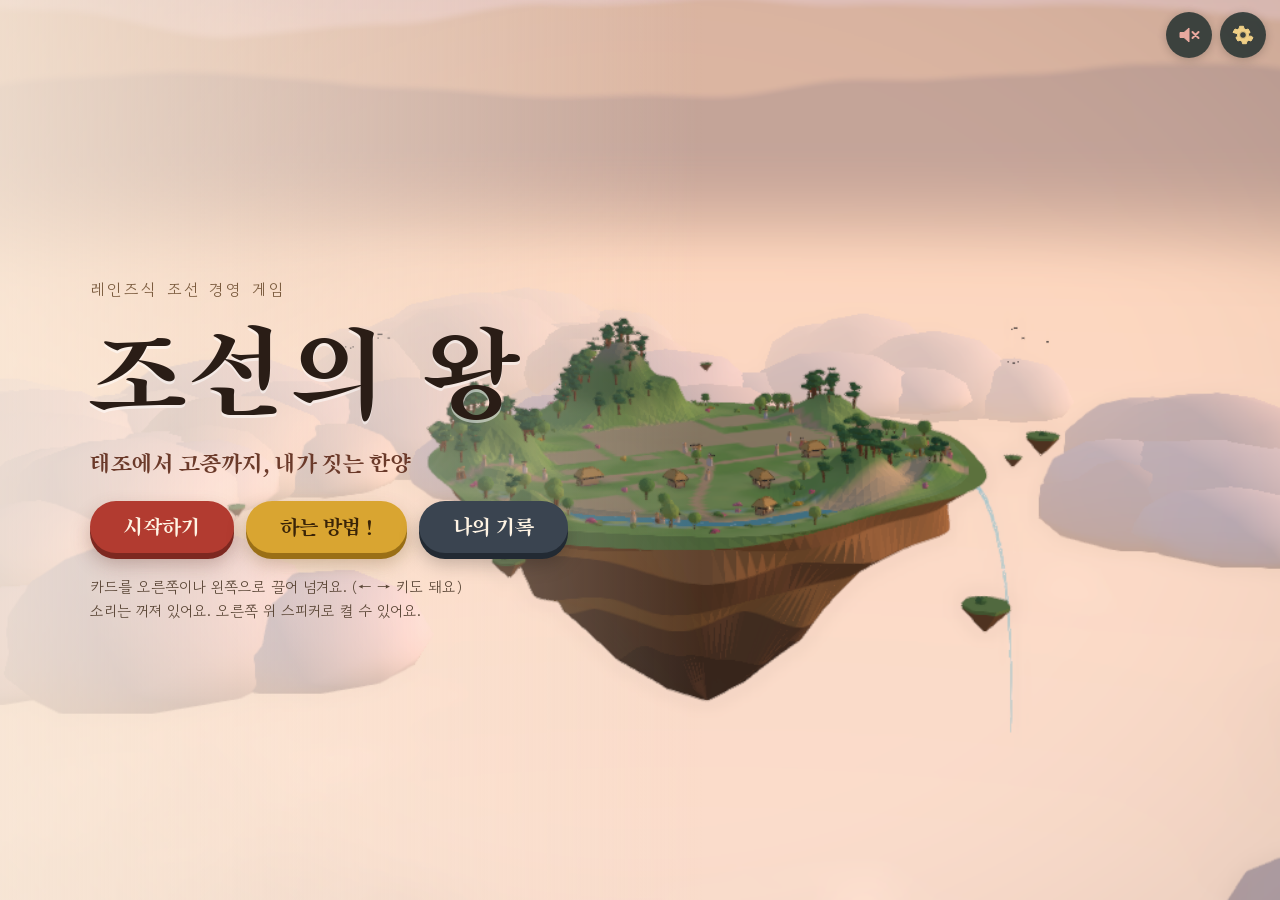
==== commit c79b79cb: "배포 ?v=44: 하는 방법 방향키·한자·말투 Co-Authored-By: Claude Opus 5.5 <noreply@anthropic.com>" ====
--- a/index.html
+++ b/index.html
@@ -5,7 +5,7 @@
 <meta name="viewport" content="width=device-width, initial-scale=1, viewport-fit=cover">
 <title>조선의 왕</title>
 <!-- 배포할 때마다 ?v= 숫자를 올린다(캐시) -->
-<link rel="stylesheet" href="engine/engine.css?v=43">
+<link rel="stylesheet" href="engine/engine.css?v=44">
 </head>
 <body>
 <div id="app">
@@ -230,68 +230,68 @@
   <div id="lost" class="hide"><p>그래픽을 다시 불러오는 중…</p></div>
   <div id="loading"><p>섬을 띄우는 중…</p></div>
 </div>
-<script src="engine/lib/three.min.js?v=43"></script>
-<script src="engine/toy.js?v=43"></script>
-<script src="engine/props.js?v=43"></script>
-<script src="eras/joseon/map.js?v=43"></script>
-<script src="eras/joseon/models.js?v=43"></script>
-<script src="eras/joseon/models-taejo.js?v=43"></script>
-<script src="eras/joseon/models-sejong.js?v=43"></script>
-<script src="eras/joseon/models-seonjo.js?v=43"></script>
-<script src="eras/joseon/models-yeongjo.js?v=43"></script>
-<script src="eras/joseon/models-gojong.js?v=43"></script>
-<script src="eras/joseon/era.js?v=43"></script>
+<script src="engine/lib/three.min.js?v=44"></script>
+<script src="engine/toy.js?v=44"></script>
+<script src="engine/props.js?v=44"></script>
+<script src="eras/joseon/map.js?v=44"></script>
+<script src="eras/joseon/models.js?v=44"></script>
+<script src="eras/joseon/models-taejo.js?v=44"></script>
+<script src="eras/joseon/models-sejong.js?v=44"></script>
+<script src="eras/joseon/models-seonjo.js?v=44"></script>
+<script src="eras/joseon/models-yeongjo.js?v=44"></script>
+<script src="eras/joseon/models-gojong.js?v=44"></script>
+<script src="eras/joseon/era.js?v=44"></script>
 <!-- 데이터: 공통 + 왕별 (왕이 늘면 그 왕 폴더의 두 줄을 더한다) -->
-<script src="eras/joseon/data/common/roles.js?v=43"></script>
-<script src="eras/joseon/data/common/records.js?v=43"></script>
-<script src="eras/joseon/data/common/stages.js?v=43"></script>
-<script src="eras/joseon/data/common/scrolls.js?v=43"></script>
-<script src="eras/joseon/data/common/daily.js?v=43"></script>
-<script src="eras/joseon/data/taejo/cards.js?v=43"></script>
-<script src="eras/joseon/data/taejo/quizzes.js?v=43"></script>
-<script src="eras/joseon/data/taejo/more.js?v=43"></script>
-<script src="eras/joseon/data/taejo/quizzes-more.js?v=43"></script>
-<script src="eras/joseon/data/taejo/events.js?v=43"></script>
-<script src="eras/joseon/data/taejo/routes.js?v=43"></script>
-<script src="eras/joseon/data/taejo/v2.js?v=43"></script>
-<script src="eras/joseon/data/sejong/cards.js?v=43"></script>
-<script src="eras/joseon/data/sejong/quizzes.js?v=43"></script>
-<script src="eras/joseon/data/sejong/v2.js?v=43"></script>
-<script src="eras/joseon/data/sejong/more.js?v=43"></script>
-<script src="eras/joseon/data/sejong/quizzes-more.js?v=43"></script>
-<script src="eras/joseon/data/sejong/events.js?v=43"></script>
-<script src="eras/joseon/data/sejong/routes.js?v=43"></script>
-<script src="eras/joseon/data/seonjo/cards.js?v=43"></script>
-<script src="eras/joseon/data/seonjo/quizzes.js?v=43"></script>
-<script src="eras/joseon/data/seonjo/events.js?v=43"></script>
-<script src="eras/joseon/data/seonjo/v2.js?v=43"></script>
-<script src="eras/joseon/data/seonjo/more.js?v=43"></script>
-<script src="eras/joseon/data/seonjo/quizzes-more.js?v=43"></script>
-<script src="eras/joseon/data/seonjo/routes.js?v=43"></script>
-<script src="eras/joseon/data/yeongjo/cards.js?v=43"></script>
-<script src="eras/joseon/data/yeongjo/quizzes.js?v=43"></script>
-<script src="eras/joseon/data/yeongjo/events.js?v=43"></script>
-<script src="eras/joseon/data/yeongjo/more.js?v=43"></script>
-<script src="eras/joseon/data/yeongjo/quizzes-more.js?v=43"></script>
-<script src="eras/joseon/data/yeongjo/routes.js?v=43"></script>
-<script src="eras/joseon/data/gojong/cards.js?v=43"></script>
-<script src="eras/joseon/data/gojong/quizzes.js?v=43"></script>
-<script src="eras/joseon/data/gojong/events.js?v=43"></script>
-<script src="eras/joseon/data/gojong/more.js?v=43"></script>
-<script src="eras/joseon/data/gojong/quizzes-more.js?v=43"></script>
-<script src="eras/joseon/data/gojong/routes.js?v=43"></script>
-<script src="engine/terms.js?v=43"></script>
-<script src="engine/save.js?v=43"></script>
-<script src="engine/world.js?v=43"></script>
-<script src="engine/audio.js?v=43"></script>
-<script src="engine/cards.js?v=43"></script>
-<script src="engine/quiz.js?v=43"></script>
-<script src="engine/cond.js?v=43"></script>
-<script src="engine/crisis.js?v=43"></script>
-<script src="engine/events.js?v=43"></script>
-<script src="engine/evfx.js?v=43"></script>
-<script src="engine/game.js?v=43"></script>
-<script src="engine/ui.js?v=43"></script>
-<script src="engine/main.js?v=43"></script>
+<script src="eras/joseon/data/common/roles.js?v=44"></script>
+<script src="eras/joseon/data/common/records.js?v=44"></script>
+<script src="eras/joseon/data/common/stages.js?v=44"></script>
+<script src="eras/joseon/data/common/scrolls.js?v=44"></script>
+<script src="eras/joseon/data/common/daily.js?v=44"></script>
+<script src="eras/joseon/data/taejo/cards.js?v=44"></script>
+<script src="eras/joseon/data/taejo/quizzes.js?v=44"></script>
+<script src="eras/joseon/data/taejo/more.js?v=44"></script>
+<script src="eras/joseon/data/taejo/quizzes-more.js?v=44"></script>
+<script src="eras/joseon/data/taejo/events.js?v=44"></script>
+<script src="eras/joseon/data/taejo/routes.js?v=44"></script>
+<script src="eras/joseon/data/taejo/v2.js?v=44"></script>
+<script src="eras/joseon/data/sejong/cards.js?v=44"></script>
+<script src="eras/joseon/data/sejong/quizzes.js?v=44"></script>
+<script src="eras/joseon/data/sejong/v2.js?v=44"></script>
+<script src="eras/joseon/data/sejong/more.js?v=44"></script>
+<script src="eras/joseon/data/sejong/quizzes-more.js?v=44"></script>
+<script src="eras/joseon/data/sejong/events.js?v=44"></script>
+<script src="eras/joseon/data/sejong/routes.js?v=44"></script>
+<script src="eras/joseon/data/seonjo/cards.js?v=44"></script>
+<script src="eras/joseon/data/seonjo/quizzes.js?v=44"></script>
+<script src="eras/joseon/data/seonjo/events.js?v=44"></script>
+<script src="eras/joseon/data/seonjo/v2.js?v=44"></script>
+<script src="eras/joseon/data/seonjo/more.js?v=44"></script>
+<script src="eras/joseon/data/seonjo/quizzes-more.js?v=44"></script>
+<script src="eras/joseon/data/seonjo/routes.js?v=44"></script>
+<script src="eras/joseon/data/yeongjo/cards.js?v=44"></script>
+<script src="eras/joseon/data/yeongjo/quizzes.js?v=44"></script>
+<script src="eras/joseon/data/yeongjo/events.js?v=44"></script>
+<script src="eras/joseon/data/yeongjo/more.js?v=44"></script>
+<script src="eras/joseon/data/yeongjo/quizzes-more.js?v=44"></script>
+<script src="eras/joseon/data/yeongjo/routes.js?v=44"></script>
+<script src="eras/joseon/data/gojong/cards.js?v=44"></script>
+<script src="eras/joseon/data/gojong/quizzes.js?v=44"></script>
+<script src="eras/joseon/data/gojong/events.js?v=44"></script>
+<script src="eras/joseon/data/gojong/more.js?v=44"></script>
+<script src="eras/joseon/data/gojong/quizzes-more.js?v=44"></script>
+<script src="eras/joseon/data/gojong/routes.js?v=44"></script>
+<script src="engine/terms.js?v=44"></script>
+<script src="engine/save.js?v=44"></script>
+<script src="engine/world.js?v=44"></script>
+<script src="engine/audio.js?v=44"></script>
+<script src="engine/cards.js?v=44"></script>
+<script src="engine/quiz.js?v=44"></script>
+<script src="engine/cond.js?v=44"></script>
+<script src="engine/crisis.js?v=44"></script>
+<script src="engine/events.js?v=44"></script>
+<script src="engine/evfx.js?v=44"></script>
+<script src="engine/game.js?v=44"></script>
+<script src="engine/ui.js?v=44"></script>
+<script src="engine/main.js?v=44"></script>
 </body>
 </html>
--- a/engine/engine.css
+++ b/engine/engine.css
@@ -165,6 +165,8 @@
 .hw-card.drag { transition: none; cursor: grabbing; }
 .hw-card.gone { opacity: 0; }
 .hw-card.fin { cursor: default; }
+.hw-card.in { animation: hwIn .35s ease-out; }
+@keyframes hwIn { from { opacity: 0; transform: scale(.92); } }
 .hw-ic { font-size: 34px; line-height: 1.2; }
 .hw-who { font-family: 'JKTitle', serif; font-size: 19px; color: #3a2414; }
 .hw-t { font-size: 17px; line-height: 1.5; color: #1e1712; word-break: keep-all; margin: 4px 0 6px; }
